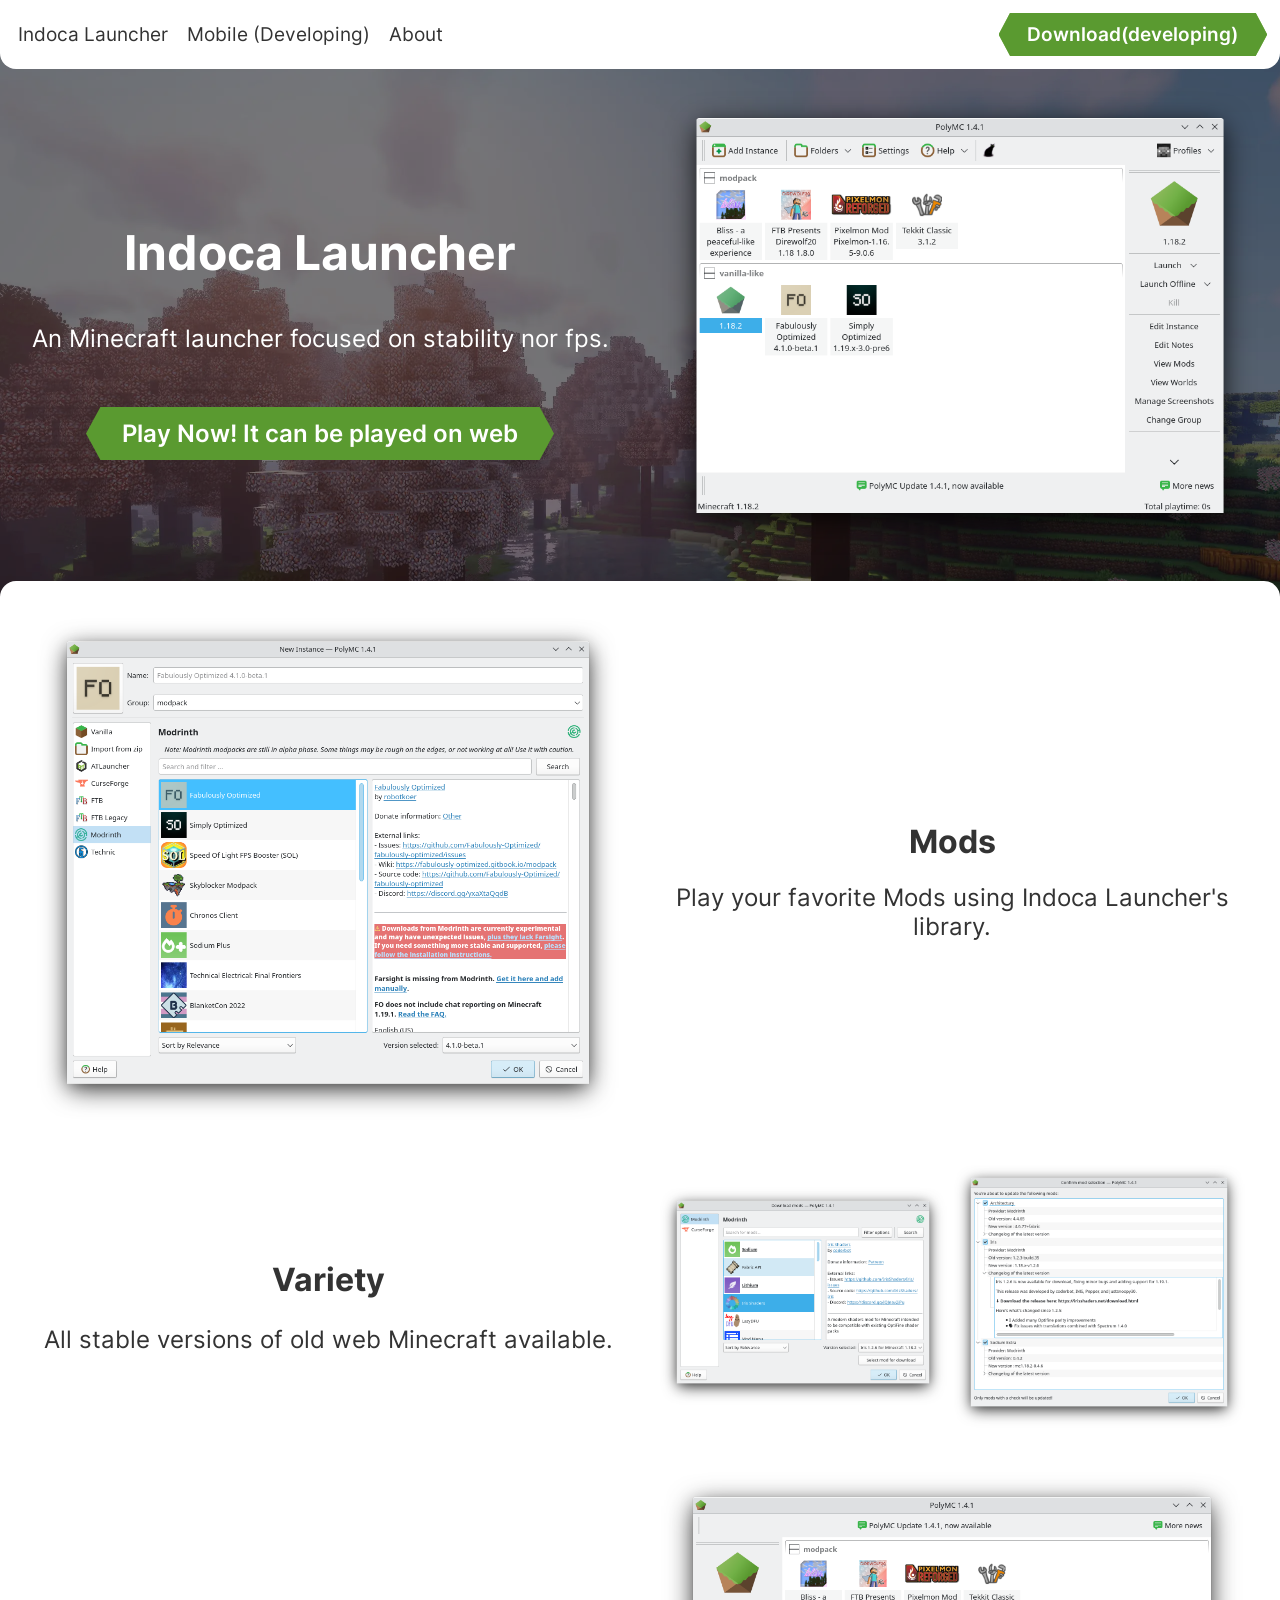
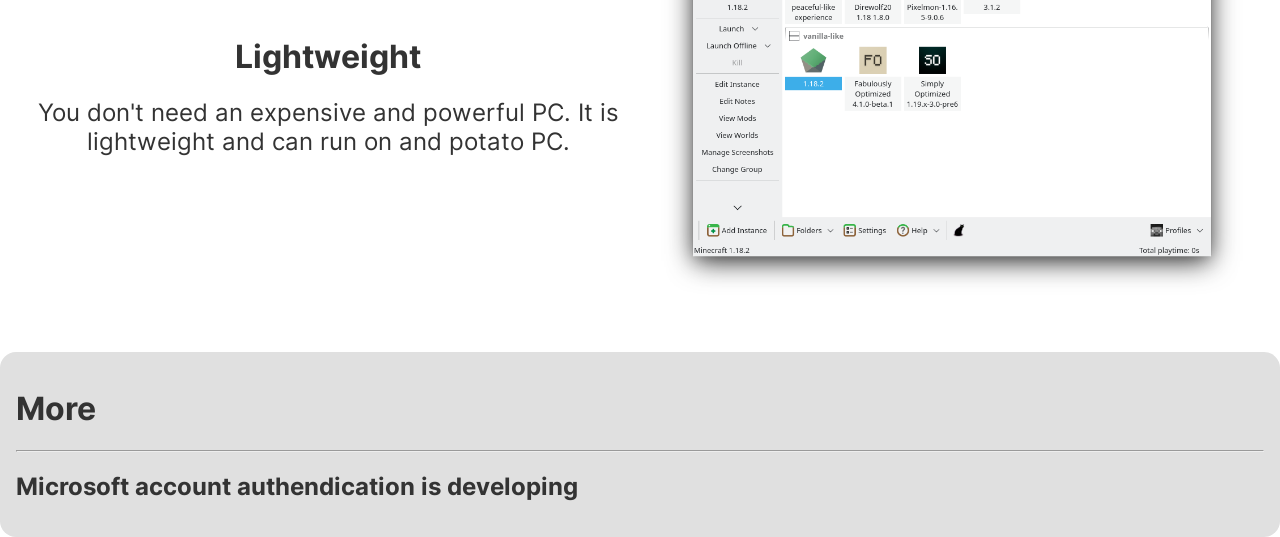
==== index.html @ cd5cc516 "Add files via upload" ====
<!DOCTYPE html><html lang="en"><head>
    <style>header:after{content:"";display:table;clear:both}.home{color:var(--primary-text);height:3.5em}.home :link:not(:hover){text-decoration:none}nav{padding:.5em;overflow:auto;display:flex;justify-content:center;background-color:var(--background);border-radius:0 0 1em 1em}.nav{padding:0;margin:0;display:flex;justify-content:center;flex-wrap:wrap}.links,.navbar{display:flex;align-items:center;justify-content:center;padding:0;flex-wrap:wrap}.social-links i{font-size:1.75em;margin:.25em;color:var(--primary-text)}.social-links i:hover{color:var(--primary);cursor:pointer}.links .button{font-size:1.2em}.navbar{flex-direction:column}.nav-item{display:inline-block;font-size:1.2em;margin:.5em}.nav-item a{color:var(--primary-text);text-decoration:none}.nav-item-active{font-weight:700;font-size:1.25em}.hero{position:relative;color:#fff;z-index:0}.hero-title{font-size:3em}header .container{flex-direction:column}header .links{flex-direction:column}@media (min-width:64em){nav{justify-content:space-between}.navbar{flex-direction:row}header .container{flex-direction:row}header .links{flex-direction:row}}code[class*=language-],pre[class*=language-]{font-size:14px;line-height:1.375;direction:ltr;text-align:left;white-space:pre;word-spacing:normal;word-break:normal;-moz-tab-size:2;-o-tab-size:2;tab-size:2;-webkit-hyphens:none;-moz-hyphens:none;-ms-hyphens:none;hyphens:none;background:var(--code);color:#f8f8f2}:not(pre)>code[class*=language-]{padding:.1em;border-radius:.3em}.token.cdata,.token.comment,.token.doctype,.token.prolog{color:#75715e}.token.punctuation{color:#f8f8f2}.token.namespace{opacity:.7}.token.boolean,.token.number,.token.operator{color:#fd971f}.token.property{color:#f4bf75}.token.tag{color:#66d9ef}.token.string{color:#a1efe4}.token.selector{color:#ae81ff}.token.attr-name{color:#fd971f}.language-css .token.string,.style .token.string,.token.entity,.token.url{color:#a1efe4}.token.attr-value,.token.control,.token.directive,.token.keyword,.token.unit{color:#a6e22e}.token.atrule,.token.regex,.token.statement{color:#a1efe4}.token.placeholder,.token.variable{color:#66d9ef}.token.deleted{text-decoration:line-through}.token.inserted{border-bottom:1px dotted #f9f8f5;text-decoration:none}.token.italic{font-style:italic}.token.bold,.token.important{font-weight:700}.token.important{color:#f92672}.token.entity{cursor:help}pre>code.highlight{outline:.4em solid #f92672;outline-offset:0.4em}.wiki-content,.wiki-toc{margin-top:1em}.wiki-toc{background-color:var(--accent);border-radius:1em;padding:1em;font-size:1rem;flex:1}.wiki-toc-list{display:flex;flex-wrap:wrap;justify-content:space-between;padding-left:0;padding-right:0;margin:0;list-style:none}.wiki-toc-list li{line-height:1.466666666667}.wiki-toc-list ul{padding:0 0 .75em 0;margin:0;list-style:none}.wiki-toc-list ul ul{padding-bottom:0;padding-left:.625rem}.wiki-toc-list ul ul>li:not(.wiki-toc-active)>ul>li:not(.wiki-toc-active){display:none}.wiki-toc-list a{padding:.15em .25em;display:block}.wiki-toc-list a:not(:hover){text-decoration:none}.wiki-toc-list li{margin:0;padding:0}.wiki-toc-list>li{flex-grow:1;flex-basis:14.375rem}.wiki-toc-list>li>a{color:var(--primary-text);font-weight:700;border-bottom:1px solid #ddd;margin-bottom:.25em}.wiki-toc-list li.wiki-toc-active>a{background-color:var(--accent)}.wiki-toc-list li.wiki-toc-active>ul,.wiki-toc-list ul.wiki-toc-active{display:block}.wiki-cat-list-active{font-weight:700}.inlinelist{padding:0}.inlinelist-no-nest ol,.inlinelist-no-nest ul{display:none}.wiki-tag{display:inline}.wiki-tag a{display:inline-flex;text-transform:uppercase;font-size:.75em;padding:.08333333333333em .3333333333333em;margin:.5em .5em .5em 0;color:var(--primary-text);border:1px solid var(--accent);border-radius:.25em;text-decoration:none;line-height:1.8}.wiki-tag:hover a{text-decoration:underline}.wiki-tag-active a{font-weight:700}@media (min-width:64em){.wiki-content{width:80%}.wiki-toc{margin-right:1em}}.download-tab-list{list-style:none;display:flex;justify-content:flex-start;list-style:none;padding:0;margin-bottom:0;border-radius:1em 1em 0 0;background-color:var(--accent);flex-wrap:wrap;overflow:hidden}.download-tab-list li{flex-grow:1;display:block}.download-tab-list a{color:var(--primary-text);font-size:1.2em;text-decoration:none;display:flex;justify-content:center;padding:.75em .5em}.download-tab-list a:hover{background-color:var(--accent-light)}.download-tab-list i{color:var(--primary-text);font-size:1.2em;text-decoration:none;display:flex;justify-content:center;margin-right:.25em}.download-tab-active a{background-color:var(--background)}.download-content{background-color:var(--background);padding:1em;border-radius:0 0 1em 1em}.download-content .column div{width:100%}.button-disabled,.download-content .button{width:100%;display:block;margin-bottom:1em;margin-left:0}@media (min-width:64em){.download-tab-list a{border-radius:1rem 1rem 0 0}.download-content .column div{width:80%}}.postlist{list-style:none;padding:0}.postlist-item{background-color:var(--background);border-radius:1em;padding:1em;display:flex;flex-wrap:wrap;align-items:baseline;counter-increment:start-from -1;line-height:1.8}.postlist :first-child{margin-top:0}.postlist{margin-top:0}.postlist-item:before{display:inline-block;pointer-events:none;content:"" counter(start-from,decimal-leading-zero) ". ";line-height:100%;text-align:right}.postlist-date,.postlist-item:before{font-size:.8125em;color:var(--darkgray)}.postlist-item:not(:first-child){margin-top:2em}.postlist-date{word-spacing:-0.5px}.postlist-link{font-size:1.2em;padding-left:.25em;padding-right:1em;text-underline-position:from-font;text-underline-offset:0;text-decoration-thickness:1px}.postlist-item-active .postlist-link{font-weight:500}.postlist-description{width:100%;border-left:var(--primary) .25em solid;padding:.5em;margin-top:.33em}.tmpl-home .postlist-link{font-size:1.1875em;font-weight:700}.post-tag{display:inline-flex;align-items:center;justify-content:center;text-transform:uppercase;font-size:.75em;padding:.08333333333333em .3333333333333em;margin-left:1em;color:var(--primary-text);border:1px solid var(--accent);border-radius:.25em;text-decoration:none;line-height:1.8}a.post-tag,a.post-tag:visited{color:inherit}a.post-tag:focus,a.post-tag:hover{background-color:var(--lightgray)}.postlist-item>.post-tag{align-self:center}.user-list{display:flex;flex-wrap:wrap;align-content:space-around;list-style:none;padding:0}.user-info{position:relative;margin:.5em;width:10em;border-radius:1em;overflow:hidden;background-color:var(--background);text-decoration:none;color:var(--primary-text);max-height:10em}.user-contrib{width:3em;background-color:var(--accent)}.user-contrib:hover{border:.2em solid var(--primary)}.user-info img{display:block;width:100%;height:auto}.user-name{color:#fff;font-size:1.2em;overflow-wrap:break-word;text-align:center}.user-info-overlay{position:absolute;display:flex;align-items:center;justify-content:center;top:0;bottom:0;left:0;right:0;opacity:0;transition:.3s ease;background-color:var(--primary)}.user-info:hover .user-info-overlay{opacity:1}:root{--grad-primary:linear-gradient(126deg, #88b858 0%, #72b147 25%, #5a9a30 50%);--grad-secondary:linear-gradient(126deg, #b7835a 0%, #765338 25%, #5b422d 50%);--grad-disabled:linear-gradient(126deg, #969696 0%, #cecece 25%, #bebebe 50%);--primary:#88b858;--secondary:#a87953;--background:#333333;--accent:#444444;--accent-light:#555555;--link:#88b858ff;--visited:#72b147ff;--primary-text:#ffffff;--code:#222;background-color:var(--background)}@media (prefers-color-scheme:light){:root{--primary-text:#333;--background:#ffffff;--accent:#e0e0e0;--accent-light:#d0d0d0}}*{box-sizing:border-box}body,html{padding:0;margin:0;font-family:Inter,-apple-system,system-ui,sans-serif;color:var(--primary-text)}.background{top:0;pointer-events:none;position:fixed;width:100%;height:100%;object-fit:cover;filter:brightness(50%);z-index:-1}*{box-sizing:border-box}p:last-child{margin-bottom:0}.tmpl-post li,iframe,img,p{max-width:min(100%)}.tmpl-post li,p{line-height:1.45}a{color:var(--link)}table{margin:1em 0}table td,table th{padding-right:1em}blockquote{border-left:var(--primary) .25em solid;padding:.5em;margin:0}code,pre{font-family:Consolas,Menlo,Monaco,"Andale Mono WT","Andale Mono","Lucida Console","Lucida Sans Typewriter","DejaVu Sans Mono","Bitstream Vera Sans Mono","Liberation Mono","Nimbus Mono L","Courier New",Courier,monospace;line-height:1.5;border-radius:1em}.top{margin-top:1em}pre{font-size:14px;line-height:1.375;direction:ltr;text-align:left;white-space:pre;word-spacing:normal;word-break:normal;-moz-tab-size:2;-o-tab-size:2;tab-size:2;-webkit-hyphens:none;-moz-hyphens:none;-ms-hyphens:none;hyphens:none;padding:1em;margin:.5em 0;background-color:var(--code);color:#fff;overflow:auto}code{word-break:break-all;color:#fff;background-color:var(--code)}.highlight-line{display:block;padding:.125em 1em;text-decoration:none;color:inherit}.highlight-line:empty:before{content:" "}.highlight-line+br{display:none}.highlight-line-isdir{color:#b0b0b0;background-color:#222}.highlight-line-active{background-color:#444;background-color:hsla(0,0%,27%,.8)}.highlight-line-add{background-color:#45844b}.highlight-line-remove{background-color:#902f2f}.container{max-width:90em;margin:0 auto;position:relative}.content{background-color:var(--background);border-radius:1em;padding:1em;-webkit-backdrop-filter:blur(2em);backdrop-filter:blur(10px)}.center{text-align:center;margin:auto}.infobox{background-color:var(--accent);padding:1em;border-radius:1em}.button-disabled{display:inline-block;position:relative;color:#fff;padding:.5em 1.5em;margin:.25em;list-style:none;font-size:1.2em;font-family:Inter,sans-serif;font-weight:600;text-decoration:none;background-color:var(--primary);background-image:var(--grad-disabled);background-size:200%;clip-path:polygon(0.6em 0,calc(100% - 0.6em) 0,100% 50%,calc(100% - 0.6em) 100%,0.6em 100%,0 50%);transition:250ms ease;background-position-x:100%}.button{display:inline-block;position:relative;color:#fff;padding:.5em 1.5em;margin:.25em;list-style:none;font-size:1.2em;font-family:Inter,sans-serif;font-weight:600;text-decoration:none;background-color:var(--primary);background-image:var(--grad-primary);background-size:200%;clip-path:polygon(0.6em 0,calc(100% - 0.6em) 0,100% 50%,calc(100% - 0.6em) 100%,0.6em 100%,0 50%);transition:250ms ease;background-position-x:100%}.button:focus,.button:hover{background-position-x:0%}.button{color:#fff}.is-big{font-size:1.5em}.button.secondary{background-color:var(--secondary);background-image:var(--grad-secondary)}.warning{background-color:#ffc;padding:1em .625em}.warning ol:only-child{margin:0}.direct-link{text-decoration:none;font-style:normal;margin-left:.1em}a.direct-link,a.direct-link:visited{color:transparent}:hover>a.direct-link,:hover>a.direct-link:visited,a.direct-link:focus,a.direct-link:focus:visited{color:#aaa}.download-links{padding:0}.download-links li{display:inline;margin:.25em}.row{display:flex;flex-direction:column}.column{display:flex;align-items:center;justify-content:center;padding:1em;text-align:center}.column img{height:auto}.subtitle{font-size:1.5em;text-align:center}.cards{display:flex;flex-wrap:wrap;flex-direction:column;gap:1em}.card{flex:1;padding:1em;text-align:center;background-color:var(--accent)}.card .button{width:100%;margin:0}.notification{position:relative;padding:1.25rem 2.5rem 1.25rem 1.5rem;margin-bottom:1em}.notification.is-info{background-color:var(--primary);color:#fff}.notification a{color:#fff}.footer{text-align:center;padding:2em;color:#fff}@media (min-width:64em){.row{flex-direction:row}.row-reverse{flex-direction:row-reverse}.column{flex:50%}.wiki-content{padding-left:1em}.cards{flex-direction:row;justify-content:space-between}.card{align-self:flex-start}}</style>
    <meta charset="utf-8">
    <meta name="viewport" content="width=device-width, initial-scale=1.0">
    <title>PolyMC - Home</title>
    <meta name="description" content="An Open Source Minecraft launcher with the ability to manage multiple instances, accounts and mods. Focused on user freedom and free redistributability.">
    <link rel="alternate" href="/feed/feed.xml" type="application/atom+xml" title="Indoca Launcher">
    <link rel="alternate" href="/feed/feed.json" type="application/json" title="Indoca Launcher">
    <link rel="icon" type="image/png" sizes="128x128" href="[data-uri]">
    <link rel="stylesheet" type="text/css" href="css/EpJ2WTUTnS4M.css">
    <link rel="stylesheet" type="text/css" href="css/INBtJ9qEvZmz.css">
    <link rel="stylesheet" type="text/css" href="css/a78JHfYcXq6N.css">
    <link rel="stylesheet" href="css/X7a7m5EqX2pU.css">
    <!-- incredibly based web app to make mod lists at https://moddermore.vercel.app -->
  </head>
  <body>
    <header>
  <section class="hero">
    <div class="hero-head">
      <nav class="container">
        <div class="navbar">
       
          <ul class="nav">
               <li class="nav-item">
                <a href="/">Indoca Launcher</a>
              </li>
              <li class="nav-item">
                <a href="/mobile/">Mobile (Developing)</a>
              </li>
              <li class="nav-item">
                <a href="/about/">About</a>
              </li>
              
          </ul>
        </div>
          <div>
            <a class="button" href="/download/">Download(developing)</a>
          </div>
        </div>
      </nav>
    </div>
    
    
    <div class="hero-body">
      <div class="row container">
        <div class="column">
          <div class="hero-description">
            <h1 class="hero-title">Indoca Launcher</h1>
            <p class="subtitle">An Minecraft launcher focused on stability nor fps.</p>
              <br>
                <a class="button is-big" href="https://indoca-launcher.vercel.app/New%20Web%20Indoca/index.html">Play Now! It can be played on web</a>
          </div>
          </div>
            <div class="column">
              <picture>
      <source type="image/webp" srcset="images/7sJtxaz2yPEO.webp 976w" sizes="100vw" media="(prefers-color-scheme: dark)">
  <source type="image/png" srcset="images/hcZJRryMoLmg.png 976w" sizes="100vw" media="(prefers-color-scheme: dark)">
      <source type="image/webp" srcset="images/7r2roBI8EQmV.webp 976w" sizes="100vw">
  <source type="image/png" srcset="images/PJTAxjJw9WGk.png 976w" sizes="100vw">
      <img class="undefined" src="images/PJTAxjJw9WGk.png" width="976" height="764" alt="PolyMC" loading="lazy" decoding="async">
    </picture>
            </div>
        </div>
      </div>
    
    
  </section>
</header>


  <picture>
    
      <source type="image/webp" srcset="images/WmY6ABPrlopX.webp 2880w" sizes="100vw">
  <source type="image/jpeg" srcset="images/hQLK4rnz0VFn.jpeg 2880w" sizes="100vw">
      <img class="background" src="images/hQLK4rnz0VFn.jpeg" width="2880" height="1800" alt="Background" loading="lazy" decoding="async">
    </picture>


<main class="container tmpl-home">
  <div class="content">
  <div class="row row-reverse">
    <div class="column">
      <div>
        <h1>Mods</h1>
        <div class="subtitle">
          Play your favorite Mods using Indoca Launcher's library.
        </div>
      </div>
    </div>
    <div class="column">
      <picture>
      <source type="image/webp" srcset="images/w6YU1GXXSmPX.webp 1103w" sizes="100vw" media="(prefers-color-scheme: dark)">
  <source type="image/png" srcset="images/zqN4ZbTmrMxc.png 1103w" sizes="100vw" media="(prefers-color-scheme: dark)">
      <source type="image/webp" srcset="images/igiZLL8KbHYk.webp 1103w" sizes="100vw">
  <source type="image/png" srcset="images/T8oFNNdE9Zwq.png 1103w" sizes="100vw">
      <img class="undefined" src="images/T8oFNNdE9Zwq.png" width="1103" height="954" alt="Modpack Installer" loading="lazy" decoding="async">
    </picture>
    </div>
  </div>
  <div class="row">
    <div class="column">
      <div>
        <h1>Variety</h1>
        <div class="subtitle">
          <p>All stable versions of old web Minecraft available.
        </p></div>
      </div>
    </div>
    <div class="column">
      <picture>
      <source type="image/webp" srcset="images/IDDSN0PDGsKU.webp 1000w" sizes="100vw" media="(prefers-color-scheme: dark)">
  <source type="image/png" srcset="images/NO9qCUupgmyv.png 1000w" sizes="100vw" media="(prefers-color-scheme: dark)">
      <source type="image/webp" srcset="images/nm75nAfCzbN0.webp 917w" sizes="100vw">
  <source type="image/png" srcset="images/UicHLEJHafu2.png 917w" sizes="100vw">
      <img class="undefined" src="images/UicHLEJHafu2.png" width="917" height="700" alt="Mod Installer" loading="lazy" decoding="async">
    </picture>
      <picture>
      <source type="image/webp" srcset="images/3L0r4DMPDHSi.webp 930w" sizes="100vw" media="(prefers-color-scheme: dark)">
  <source type="image/png" srcset="images/2HStjmZ4e1hy.png 930w" sizes="100vw" media="(prefers-color-scheme: dark)">
      <source type="image/webp" srcset="images/R7gm9h2NtChm.webp 930w" sizes="100vw">
  <source type="image/png" srcset="images/DkQLw9uShcGE.png 930w" sizes="100vw">
      <img class="undefined" src="images/DkQLw9uShcGE.png" width="930" height="844" alt="Mod Installer" loading="lazy" decoding="async">
    </picture>
    </div>
  </div>
  <div class="row row-reverse">
    
    
  </div>
  <div class="row">
    <div class="column">
      <div>
        <h1>Lightweight</h1>
        <div class="subtitle">
          You don't need an expensive and powerful PC. It is lightweight and can run on and potato PC.
        </div>
      </div>
    </div>
    <div class="column">
      <picture>
      <source type="image/webp" srcset="images/feGS2yN0zkt0.webp 1045w" sizes="100vw" media="(prefers-color-scheme: dark)">
  <source type="image/png" srcset="images/qn6PqMB7mj9U.png 1045w" sizes="100vw" media="(prefers-color-scheme: dark)">
      <source type="image/webp" srcset="images/lv4pUB2q8Dvr.webp 1045w" sizes="100vw">
  <source type="image/png" srcset="images/rkob8IyOTnSi.png 1045w" sizes="100vw">
      <img class="undefined" src="images/rkob8IyOTnSi.png" width="1045" height="764" alt="Mod Installer" loading="lazy" decoding="async">
    </picture>
    </div>
  </div>
</div>
<div class="infobox top">
<h1 id="get-involved" tabindex="-1">More <a class="direct-link" href="#get-involved" aria-hidden="true">#</a></h1>
<hr>
<h2 id="reddit" tabindex="-1">Microsoft account authendication is developing <a class="direct-link" href="https://indoca-launcher.vercel.app/official%20trial/public/index.html" aria-hidden="true">#</a></h2>

</div>

</main>

</body></html>
---- css/EpJ2WTUTnS4M.css ----
/* inter-cyrillic-ext-400-normal*/
@font-face {
  font-family: 'Inter';
  font-style: normal;
  font-display: swap;
  font-weight: 400;
  src: url('../fonts/neFD9J0yXhfN.woff2') format('woff2'), url('../fonts/1t0LnGRSaxp3.woff') format('woff');
  unicode-range: U+0460-052F, U+1C80-1C88, U+20B4, U+2DE0-2DFF, U+A640-A69F, U+FE2E-FE2F;
}
/* inter-cyrillic-400-normal*/
@font-face {
  font-family: 'Inter';
  font-style: normal;
  font-display: swap;
  font-weight: 400;
  src: url('../fonts/99NEMOk4zxRn.woff2') format('woff2'), url('../fonts/1t0LnGRSaxp3.woff') format('woff');
  unicode-range: U+0301, U+0400-045F, U+0490-0491, U+04B0-04B1, U+2116;
}
/* inter-greek-ext-400-normal*/
@font-face {
  font-family: 'Inter';
  font-style: normal;
  font-display: swap;
  font-weight: 400;
  src: url('../fonts/EW5AkF6UlIm4.woff2') format('woff2'), url('../fonts/1t0LnGRSaxp3.woff') format('woff');
  unicode-range: U+1F00-1FFF;
}
/* inter-greek-400-normal*/
@font-face {
  font-family: 'Inter';
  font-style: normal;
  font-display: swap;
  font-weight: 400;
  src: url('../fonts/r5u5CaNejgLH.woff2') format('woff2'), url('../fonts/1t0LnGRSaxp3.woff') format('woff');
  unicode-range: U+0370-03FF;
}
/* inter-vietnamese-400-normal*/
@font-face {
  font-family: 'Inter';
  font-style: normal;
  font-display: swap;
  font-weight: 400;
  src: url('../fonts/VmZwtkPyzTcr.woff2') format('woff2'), url('../fonts/1t0LnGRSaxp3.woff') format('woff');
  unicode-range: U+0102-0103, U+0110-0111, U+0128-0129, U+0168-0169, U+01A0-01A1, U+01AF-01B0, U+1EA0-1EF9, U+20AB;
}
/* inter-latin-ext-400-normal*/
@font-face {
  font-family: 'Inter';
  font-style: normal;
  font-display: swap;
  font-weight: 400;
  src: url('../fonts/OG8YKrmClmUk.woff2') format('woff2'), url('../fonts/1t0LnGRSaxp3.woff') format('woff');
  unicode-range: U+0100-024F, U+0259, U+1E00-1EFF, U+2020, U+20A0-20AB, U+20AD-20CF, U+2113, U+2C60-2C7F, U+A720-A7FF;
}
/* inter-latin-400-normal*/
@font-face {
  font-family: 'Inter';
  font-style: normal;
  font-display: swap;
  font-weight: 400;
  src: url('../fonts/LAMcRaRrjkKC.woff2') format('woff2'), url('../fonts/1t0LnGRSaxp3.woff') format('woff');
  unicode-range: U+0000-00FF, U+0131, U+0152-0153, U+02BB-02BC, U+02C6, U+02DA, U+02DC, U+2000-206F, U+2074, U+20AC, U+2122, U+2191, U+2193, U+2212, U+2215, U+FEFF, U+FFFD;
}
---- css/INBtJ9qEvZmz.css ----
/* inter-cyrillic-ext-600-normal*/
@font-face {
  font-family: 'Inter';
  font-style: normal;
  font-display: swap;
  font-weight: 600;
  src: url('../fonts/gsk1kLzCxIUB.woff2') format('woff2'), url('../fonts/BJfyLWoBZokg.woff') format('woff');
  unicode-range: U+0460-052F, U+1C80-1C88, U+20B4, U+2DE0-2DFF, U+A640-A69F, U+FE2E-FE2F;
}
/* inter-cyrillic-600-normal*/
@font-face {
  font-family: 'Inter';
  font-style: normal;
  font-display: swap;
  font-weight: 600;
  src: url('../fonts/WZpqUufSl5Qx.woff2') format('woff2'), url('../fonts/BJfyLWoBZokg.woff') format('woff');
  unicode-range: U+0301, U+0400-045F, U+0490-0491, U+04B0-04B1, U+2116;
}
/* inter-greek-ext-600-normal*/
@font-face {
  font-family: 'Inter';
  font-style: normal;
  font-display: swap;
  font-weight: 600;
  src: url('../fonts/a39TaKbJ9QZq.woff2') format('woff2'), url('../fonts/BJfyLWoBZokg.woff') format('woff');
  unicode-range: U+1F00-1FFF;
}
/* inter-greek-600-normal*/
@font-face {
  font-family: 'Inter';
  font-style: normal;
  font-display: swap;
  font-weight: 600;
  src: url('../fonts/9ldibm1z7Yht.woff2') format('woff2'), url('../fonts/BJfyLWoBZokg.woff') format('woff');
  unicode-range: U+0370-03FF;
}
/* inter-vietnamese-600-normal*/
@font-face {
  font-family: 'Inter';
  font-style: normal;
  font-display: swap;
  font-weight: 600;
  src: url('../fonts/CWJHTf6irYBF.woff2') format('woff2'), url('../fonts/BJfyLWoBZokg.woff') format('woff');
  unicode-range: U+0102-0103, U+0110-0111, U+0128-0129, U+0168-0169, U+01A0-01A1, U+01AF-01B0, U+1EA0-1EF9, U+20AB;
}
/* inter-latin-ext-600-normal*/
@font-face {
  font-family: 'Inter';
  font-style: normal;
  font-display: swap;
  font-weight: 600;
  src: url('../fonts/olIBxQfeeCUf.woff2') format('woff2'), url('../fonts/BJfyLWoBZokg.woff') format('woff');
  unicode-range: U+0100-024F, U+0259, U+1E00-1EFF, U+2020, U+20A0-20AB, U+20AD-20CF, U+2113, U+2C60-2C7F, U+A720-A7FF;
}
/* inter-latin-600-normal*/
@font-face {
  font-family: 'Inter';
  font-style: normal;
  font-display: swap;
  font-weight: 600;
  src: url('../fonts/sQeT93yRls46.woff2') format('woff2'), url('../fonts/BJfyLWoBZokg.woff') format('woff');
  unicode-range: U+0000-00FF, U+0131, U+0152-0153, U+02BB-02BC, U+02C6, U+02DA, U+02DC, U+2000-206F, U+2074, U+20AC, U+2122, U+2191, U+2193, U+2212, U+2215, U+FEFF, U+FFFD;
}
---- css/a78JHfYcXq6N.css ----
/* inter-cyrillic-ext-700-normal*/
@font-face {
  font-family: 'Inter';
  font-style: normal;
  font-display: swap;
  font-weight: 700;
  src: url('../fonts/vJWiMyCcQ6L4.woff2') format('woff2'), url('../fonts/jSIpVYAoDyOb.woff') format('woff');
  unicode-range: U+0460-052F, U+1C80-1C88, U+20B4, U+2DE0-2DFF, U+A640-A69F, U+FE2E-FE2F;
}
/* inter-cyrillic-700-normal*/
@font-face {
  font-family: 'Inter';
  font-style: normal;
  font-display: swap;
  font-weight: 700;
  src: url('../fonts/e020L2dJ1egh.woff2') format('woff2'), url('../fonts/jSIpVYAoDyOb.woff') format('woff');
  unicode-range: U+0301, U+0400-045F, U+0490-0491, U+04B0-04B1, U+2116;
}
/* inter-greek-ext-700-normal*/
@font-face {
  font-family: 'Inter';
  font-style: normal;
  font-display: swap;
  font-weight: 700;
  src: url('../fonts/6MjBWovNFidM.woff2') format('woff2'), url('../fonts/jSIpVYAoDyOb.woff') format('woff');
  unicode-range: U+1F00-1FFF;
}
/* inter-greek-700-normal*/
@font-face {
  font-family: 'Inter';
  font-style: normal;
  font-display: swap;
  font-weight: 700;
  src: url('../fonts/Oat0RYx67QE1.woff2') format('woff2'), url('../fonts/jSIpVYAoDyOb.woff') format('woff');
  unicode-range: U+0370-03FF;
}
/* inter-vietnamese-700-normal*/
@font-face {
  font-family: 'Inter';
  font-style: normal;
  font-display: swap;
  font-weight: 700;
  src: url('../fonts/ZSVzdKxBeVPn.woff2') format('woff2'), url('../fonts/jSIpVYAoDyOb.woff') format('woff');
  unicode-range: U+0102-0103, U+0110-0111, U+0128-0129, U+0168-0169, U+01A0-01A1, U+01AF-01B0, U+1EA0-1EF9, U+20AB;
}
/* inter-latin-ext-700-normal*/
@font-face {
  font-family: 'Inter';
  font-style: normal;
  font-display: swap;
  font-weight: 700;
  src: url('../fonts/kXmCx7jRSqHY.woff2') format('woff2'), url('../fonts/jSIpVYAoDyOb.woff') format('woff');
  unicode-range: U+0100-024F, U+0259, U+1E00-1EFF, U+2020, U+20A0-20AB, U+20AD-20CF, U+2113, U+2C60-2C7F, U+A720-A7FF;
}
/* inter-latin-700-normal*/
@font-face {
  font-family: 'Inter';
  font-style: normal;
  font-display: swap;
  font-weight: 700;
  src: url('../fonts/M03XaIKPngj5.woff2') format('woff2'), url('../fonts/jSIpVYAoDyOb.woff') format('woff');
  unicode-range: U+0000-00FF, U+0131, U+0152-0153, U+02BB-02BC, U+02C6, U+02DA, U+02DC, U+2000-206F, U+2074, U+20AC, U+2122, U+2191, U+2193, U+2212, U+2215, U+FEFF, U+FFFD;
}
---- css/X7a7m5EqX2pU.css ----
/*!
Fork Awesome 1.2.0
License - https://forkaweso.me/Fork-Awesome/license

Copyright 2018 Dave Gandy & Fork Awesome

Permission is hereby granted, free of charge, to any person obtaining a copy of this software and associated documentation files (the "Software"), to deal in the Software without restriction, including without limitation the rights to use, copy, modify, merge, publish, distribute, sublicense, and/or sell copies of the Software, and to permit persons to whom the Software is furnished to do so, subject to the following conditions:

The above copyright notice and this permission notice shall be included in all copies or substantial portions of the Software.

THE SOFTWARE IS PROVIDED "AS IS", WITHOUT WARRANTY OF ANY KIND, EXPRESS OR IMPLIED, INCLUDING BUT NOT LIMITED TO THE WARRANTIES OF MERCHANTABILITY, FITNESS FOR A PARTICULAR PURPOSE AND NONINFRINGEMENT. IN NO EVENT SHALL THE AUTHORS OR COPYRIGHT HOLDERS BE LIABLE FOR ANY CLAIM, DAMAGES OR OTHER LIABILITY, WHETHER IN AN ACTION OF CONTRACT, TORT OR OTHERWISE, ARISING FROM, OUT OF OR IN CONNECTION WITH THE SOFTWARE OR THE USE OR OTHER DEALINGS IN THE SOFTWARE.
 */@font-face{font-family:ForkAwesome;src:url(../fonts/h6Rhtg8IAjgZ.eot);src:url(../fonts/T7DDwLxPlJve.eot#iefix&v=1.2.0) format('embedded-opentype'),url(../fonts/ep5IsrIYHqk8.woff2) format('woff2'),url(../fonts/e5xYSo4K8DM3.woff) format('woff'),url(../fonts/YU6rtDSku7tq.ttf) format('truetype'),url(../images/QEdBF8VkMpKO.svg#forkawesomeregular) format('svg');font-weight:400;font-style:normal;font-display:block}.fa{display:inline-block;font:normal normal normal 14px/1 ForkAwesome;font-size:inherit;text-rendering:auto;-webkit-font-smoothing:antialiased;-moz-osx-font-smoothing:grayscale}.fa-lg{font-size:1.33333333em;line-height:.75em;vertical-align:-15%}.fa-2x{font-size:2em}.fa-3x{font-size:3em}.fa-4x{font-size:4em}.fa-5x{font-size:5em}.fa-fw{width:1.28571429em;text-align:center}.fa-ul{padding-left:0;margin-left:2.14285714em;list-style-type:none}.fa-ul>li{position:relative}.fa-li{position:absolute;left:-2.14285714em;width:2.14285714em;top:.14285714em;text-align:center}.fa-li.fa-lg{left:-1.85714286em}.fa-border{padding:.2em .25em .15em;border:solid .08em #eee;border-radius:.1em}.fa-pull-left{float:left}.fa-pull-right{float:right}.fa.fa-pull-left{margin-right:.3em}.fa.fa-pull-right{margin-left:.3em}.pull-right{float:right}.pull-left{float:left}.fa.pull-left{margin-right:.3em}.fa.pull-right{margin-left:.3em}.fa-spin{-webkit-animation:fa-spin 2s infinite linear;animation:fa-spin 2s infinite linear}.fa-pulse{-webkit-animation:fa-spin 1s infinite steps(8);animation:fa-spin 1s infinite steps(8)}@-webkit-keyframes fa-spin{0%{-webkit-transform:rotate(0);transform:rotate(0)}100%{-webkit-transform:rotate(359deg);transform:rotate(359deg)}}@keyframes fa-spin{0%{-webkit-transform:rotate(0);transform:rotate(0)}100%{-webkit-transform:rotate(359deg);transform:rotate(359deg)}}.fa-rotate-90{-ms-filter:"progid:DXImageTransform.Microsoft.BasicImage(rotation=1)";-webkit-transform:rotate(90deg);-ms-transform:rotate(90deg);transform:rotate(90deg)}.fa-rotate-180{-ms-filter:"progid:DXImageTransform.Microsoft.BasicImage(rotation=2)";-webkit-transform:rotate(180deg);-ms-transform:rotate(180deg);transform:rotate(180deg)}.fa-rotate-270{-ms-filter:"progid:DXImageTransform.Microsoft.BasicImage(rotation=3)";-webkit-transform:rotate(270deg);-ms-transform:rotate(270deg);transform:rotate(270deg)}.fa-flip-horizontal{-ms-filter:"progid:DXImageTransform.Microsoft.BasicImage(rotation=0, mirror=1)";-webkit-transform:scale(-1,1);-ms-transform:scale(-1,1);transform:scale(-1,1)}.fa-flip-vertical{-ms-filter:"progid:DXImageTransform.Microsoft.BasicImage(rotation=2, mirror=1)";-webkit-transform:scale(1,-1);-ms-transform:scale(1,-1);transform:scale(1,-1)}:root .fa-flip-horizontal,:root .fa-flip-vertical,:root .fa-rotate-180,:root .fa-rotate-270,:root .fa-rotate-90{filter:none}.fa-stack{position:relative;display:inline-block;width:2em;height:2em;line-height:2em;vertical-align:middle}.fa-stack-1x,.fa-stack-2x{position:absolute;left:0;width:100%;text-align:center}.fa-stack-1x{line-height:inherit}.fa-stack-2x{font-size:2em}.fa-inverse{color:#fff}.fa-glass:before{content:"\f000"}.fa-music:before{content:"\f001"}.fa-search:before{content:"\f002"}.fa-envelope-o:before{content:"\f003"}.fa-heart:before{content:"\f004"}.fa-star:before{content:"\f005"}.fa-star-o:before{content:"\f006"}.fa-user:before{content:"\f007"}.fa-film:before{content:"\f008"}.fa-th-large:before{content:"\f009"}.fa-th:before{content:"\f00a"}.fa-th-list:before{content:"\f00b"}.fa-check:before{content:"\f00c"}.fa-close:before,.fa-remove:before,.fa-times:before{content:"\f00d"}.fa-search-plus:before{content:"\f00e"}.fa-search-minus:before{content:"\f010"}.fa-power-off:before{content:"\f011"}.fa-signal:before{content:"\f012"}.fa-cog:before,.fa-gear:before{content:"\f013"}.fa-trash-o:before{content:"\f014"}.fa-home:before{content:"\f015"}.fa-file-o:before{content:"\f016"}.fa-clock-o:before{content:"\f017"}.fa-road:before{content:"\f018"}.fa-download:before{content:"\f019"}.fa-arrow-circle-o-down:before{content:"\f01a"}.fa-arrow-circle-o-up:before{content:"\f01b"}.fa-inbox:before{content:"\f01c"}.fa-play-circle-o:before{content:"\f01d"}.fa-repeat:before,.fa-rotate-right:before{content:"\f01e"}.fa-refresh:before,.fa-sync:before{content:"\f021"}.fa-list-alt:before{content:"\f022"}.fa-lock:before{content:"\f023"}.fa-flag:before{content:"\f024"}.fa-headphones:before{content:"\f025"}.fa-volume-off:before{content:"\f026"}.fa-volume-down:before{content:"\f027"}.fa-volume-up:before{content:"\f028"}.fa-qrcode:before{content:"\f029"}.fa-barcode:before{content:"\f02a"}.fa-tag:before{content:"\f02b"}.fa-tags:before{content:"\f02c"}.fa-book:before{content:"\f02d"}.fa-bookmark:before{content:"\f02e"}.fa-print:before{content:"\f02f"}.fa-camera:before{content:"\f030"}.fa-font:before{content:"\f031"}.fa-bold:before{content:"\f032"}.fa-italic:before{content:"\f033"}.fa-text-height:before{content:"\f034"}.fa-text-width:before{content:"\f035"}.fa-align-left:before{content:"\f036"}.fa-align-center:before{content:"\f037"}.fa-align-right:before{content:"\f038"}.fa-align-justify:before{content:"\f039"}.fa-list:before{content:"\f03a"}.fa-dedent:before,.fa-outdent:before{content:"\f03b"}.fa-indent:before{content:"\f03c"}.fa-video-camera:before,.fa-video:before{content:"\f03d"}.fa-image:before,.fa-photo:before,.fa-picture-o:before{content:"\f03e"}.fa-pencil:before{content:"\f040"}.fa-map-marker:before{content:"\f041"}.fa-adjust:before{content:"\f042"}.fa-tint:before{content:"\f043"}.fa-edit:before,.fa-pencil-square-o:before{content:"\f044"}.fa-share-square-o:before{content:"\f045"}.fa-check-square-o:before{content:"\f046"}.fa-arrows:before{content:"\f047"}.fa-step-backward:before{content:"\f048"}.fa-fast-backward:before{content:"\f049"}.fa-backward:before{content:"\f04a"}.fa-play:before{content:"\f04b"}.fa-pause:before{content:"\f04c"}.fa-stop:before{content:"\f04d"}.fa-forward:before{content:"\f04e"}.fa-fast-forward:before{content:"\f050"}.fa-step-forward:before{content:"\f051"}.fa-eject:before{content:"\f052"}.fa-chevron-left:before{content:"\f053"}.fa-chevron-right:before{content:"\f054"}.fa-plus-circle:before{content:"\f055"}.fa-minus-circle:before{content:"\f056"}.fa-times-circle:before{content:"\f057"}.fa-check-circle:before{content:"\f058"}.fa-question-circle:before{content:"\f059"}.fa-info-circle:before{content:"\f05a"}.fa-crosshairs:before{content:"\f05b"}.fa-times-circle-o:before{content:"\f05c"}.fa-check-circle-o:before{content:"\f05d"}.fa-ban:before{content:"\f05e"}.fa-arrow-left:before{content:"\f060"}.fa-arrow-right:before{content:"\f061"}.fa-arrow-up:before{content:"\f062"}.fa-arrow-down:before{content:"\f063"}.fa-mail-forward:before,.fa-share:before{content:"\f064"}.fa-expand:before{content:"\f065"}.fa-compress:before{content:"\f066"}.fa-plus:before{content:"\f067"}.fa-minus:before{content:"\f068"}.fa-asterisk:before{content:"\f069"}.fa-exclamation-circle:before{content:"\f06a"}.fa-gift:before{content:"\f06b"}.fa-leaf:before{content:"\f06c"}.fa-fire:before{content:"\f06d"}.fa-eye:before{content:"\f06e"}.fa-eye-slash:before{content:"\f070"}.fa-exclamation-triangle:before,.fa-warning:before{content:"\f071"}.fa-plane:before{content:"\f072"}.fa-calendar:before{content:"\f073"}.fa-random:before{content:"\f074"}.fa-comment:before{content:"\f075"}.fa-magnet:before{content:"\f076"}.fa-chevron-up:before{content:"\f077"}.fa-chevron-down:before{content:"\f078"}.fa-retweet:before{content:"\f079"}.fa-shopping-cart:before{content:"\f07a"}.fa-folder:before{content:"\f07b"}.fa-folder-open:before{content:"\f07c"}.fa-arrows-v:before{content:"\f07d"}.fa-arrows-h:before{content:"\f07e"}.fa-bar-chart-o:before,.fa-bar-chart:before{content:"\f080"}.fa-twitter-square:before{content:"\f081"}.fa-facebook-square:before{content:"\f082"}.fa-camera-retro:before{content:"\f083"}.fa-key:before{content:"\f084"}.fa-cogs:before,.fa-gears:before{content:"\f085"}.fa-comments:before{content:"\f086"}.fa-thumbs-o-up:before{content:"\f087"}.fa-thumbs-o-down:before{content:"\f088"}.fa-star-half:before{content:"\f089"}.fa-heart-o:before{content:"\f08a"}.fa-sign-out:before{content:"\f08b"}.fa-linkedin-square:before{content:"\f08c"}.fa-thumb-tack:before{content:"\f08d"}.fa-external-link:before{content:"\f08e"}.fa-sign-in:before{content:"\f090"}.fa-trophy:before{content:"\f091"}.fa-github-square:before{content:"\f092"}.fa-upload:before{content:"\f093"}.fa-lemon-o:before{content:"\f094"}.fa-phone:before{content:"\f095"}.fa-square-o:before{content:"\f096"}.fa-bookmark-o:before{content:"\f097"}.fa-phone-square:before{content:"\f098"}.fa-twitter:before{content:"\f099"}.fa-facebook-f:before,.fa-facebook:before{content:"\f09a"}.fa-github:before{content:"\f09b"}.fa-unlock:before{content:"\f09c"}.fa-credit-card:before{content:"\f09d"}.fa-feed:before,.fa-rss:before{content:"\f09e"}.fa-hdd-o:before{content:"\f0a0"}.fa-bullhorn:before{content:"\f0a1"}.fa-bell-o:before{content:"\f0f3"}.fa-certificate:before{content:"\f0a3"}.fa-hand-o-right:before{content:"\f0a4"}.fa-hand-o-left:before{content:"\f0a5"}.fa-hand-o-up:before{content:"\f0a6"}.fa-hand-o-down:before{content:"\f0a7"}.fa-arrow-circle-left:before{content:"\f0a8"}.fa-arrow-circle-right:before{content:"\f0a9"}.fa-arrow-circle-up:before{content:"\f0aa"}.fa-arrow-circle-down:before{content:"\f0ab"}.fa-globe:before{content:"\f0ac"}.fa-globe-e:before{content:"\f304"}.fa-globe-w:before{content:"\f305"}.fa-wrench:before{content:"\f0ad"}.fa-tasks:before{content:"\f0ae"}.fa-filter:before{content:"\f0b0"}.fa-briefcase:before{content:"\f0b1"}.fa-arrows-alt:before{content:"\f0b2"}.fa-community:before,.fa-group:before,.fa-users:before{content:"\f0c0"}.fa-chain:before,.fa-link:before{content:"\f0c1"}.fa-cloud:before{content:"\f0c2"}.fa-flask:before{content:"\f0c3"}.fa-cut:before,.fa-scissors:before{content:"\f0c4"}.fa-copy:before,.fa-files-o:before{content:"\f0c5"}.fa-paperclip:before{content:"\f0c6"}.fa-floppy-o:before,.fa-save:before{content:"\f0c7"}.fa-square:before{content:"\f0c8"}.fa-bars:before,.fa-navicon:before,.fa-reorder:before{content:"\f0c9"}.fa-list-ul:before{content:"\f0ca"}.fa-list-ol:before{content:"\f0cb"}.fa-strikethrough:before{content:"\f0cc"}.fa-underline:before{content:"\f0cd"}.fa-table:before{content:"\f0ce"}.fa-magic:before{content:"\f0d0"}.fa-truck:before{content:"\f0d1"}.fa-pinterest:before{content:"\f0d2"}.fa-pinterest-square:before{content:"\f0d3"}.fa-google-plus-square:before{content:"\f0d4"}.fa-google-plus-g:before,.fa-google-plus:before{content:"\f0d5"}.fa-money:before{content:"\f0d6"}.fa-caret-down:before{content:"\f0d7"}.fa-caret-up:before{content:"\f0d8"}.fa-caret-left:before{content:"\f0d9"}.fa-caret-right:before{content:"\f0da"}.fa-columns:before{content:"\f0db"}.fa-sort:before,.fa-unsorted:before{content:"\f0dc"}.fa-sort-desc:before,.fa-sort-down:before{content:"\f0dd"}.fa-sort-asc:before,.fa-sort-up:before{content:"\f0de"}.fa-envelope:before{content:"\f0e0"}.fa-linkedin:before{content:"\f0e1"}.fa-rotate-left:before,.fa-undo:before{content:"\f0e2"}.fa-gavel:before,.fa-legal:before{content:"\f0e3"}.fa-dashboard:before,.fa-tachometer:before{content:"\f0e4"}.fa-comment-o:before{content:"\f0e5"}.fa-comments-o:before{content:"\f0e6"}.fa-bolt:before,.fa-flash:before{content:"\f0e7"}.fa-sitemap:before{content:"\f0e8"}.fa-umbrella:before{content:"\f0e9"}.fa-clipboard:before,.fa-paste:before{content:"\f0ea"}.fa-lightbulb-o:before{content:"\f0eb"}.fa-exchange:before{content:"\f0ec"}.fa-cloud-download:before{content:"\f0ed"}.fa-cloud-upload:before{content:"\f0ee"}.fa-user-md:before{content:"\f0f0"}.fa-stethoscope:before{content:"\f0f1"}.fa-suitcase:before{content:"\f0f2"}.fa-bell:before{content:"\f0a2"}.fa-coffee:before{content:"\f0f4"}.fa-cutlery:before,.fa-utensils:before{content:"\f0f5"}.fa-file-text-o:before{content:"\f0f6"}.fa-building-o:before{content:"\f0f7"}.fa-hospital-o:before{content:"\f0f8"}.fa-ambulance:before{content:"\f0f9"}.fa-medkit:before{content:"\f0fa"}.fa-fighter-jet:before{content:"\f0fb"}.fa-beer:before{content:"\f0fc"}.fa-h-square:before{content:"\f0fd"}.fa-plus-square:before{content:"\f0fe"}.fa-angle-double-left:before{content:"\f100"}.fa-angle-double-right:before{content:"\f101"}.fa-angle-double-up:before{content:"\f102"}.fa-angle-double-down:before{content:"\f103"}.fa-angle-left:before{content:"\f104"}.fa-angle-right:before{content:"\f105"}.fa-angle-up:before{content:"\f106"}.fa-angle-down:before{content:"\f107"}.fa-desktop:before{content:"\f108"}.fa-laptop:before{content:"\f109"}.fa-tablet:before{content:"\f10a"}.fa-mobile-phone:before,.fa-mobile:before{content:"\f10b"}.fa-circle-o:before{content:"\f10c"}.fa-quote-left:before{content:"\f10d"}.fa-quote-right:before{content:"\f10e"}.fa-spinner:before{content:"\f110"}.fa-circle:before{content:"\f111"}.fa-mail-reply:before,.fa-reply:before{content:"\f112"}.fa-github-alt:before{content:"\f113"}.fa-folder-o:before{content:"\f114"}.fa-folder-open-o:before{content:"\f115"}.fa-smile-o:before{content:"\f118"}.fa-frown-o:before{content:"\f119"}.fa-meh-o:before{content:"\f11a"}.fa-gamepad:before{content:"\f11b"}.fa-keyboard-o:before{content:"\f11c"}.fa-flag-o:before{content:"\f11d"}.fa-flag-checkered:before{content:"\f11e"}.fa-terminal:before{content:"\f120"}.fa-code:before{content:"\f121"}.fa-mail-reply-all:before,.fa-reply-all:before{content:"\f122"}.fa-star-half-empty:before,.fa-star-half-full:before,.fa-star-half-o:before{content:"\f123"}.fa-location-arrow:before{content:"\f124"}.fa-crop:before{content:"\f125"}.fa-code-fork:before{content:"\f126"}.fa-chain-broken:before,.fa-unlink:before{content:"\f127"}.fa-question:before{content:"\f128"}.fa-info:before{content:"\f129"}.fa-exclamation:before{content:"\f12a"}.fa-superscript:before{content:"\f12b"}.fa-subscript:before{content:"\f12c"}.fa-eraser:before{content:"\f12d"}.fa-puzzle-piece:before{content:"\f12e"}.fa-microphone:before{content:"\f130"}.fa-microphone-slash:before{content:"\f131"}.fa-shield:before{content:"\f132"}.fa-calendar-o:before{content:"\f133"}.fa-fire-extinguisher:before{content:"\f134"}.fa-rocket:before{content:"\f135"}.fa-maxcdn:before{content:"\f136"}.fa-chevron-circle-left:before{content:"\f137"}.fa-chevron-circle-right:before{content:"\f138"}.fa-chevron-circle-up:before{content:"\f139"}.fa-chevron-circle-down:before{content:"\f13a"}.fa-html5:before{content:"\f13b"}.fa-css3:before{content:"\f13c"}.fa-anchor:before{content:"\f13d"}.fa-unlock-alt:before{content:"\f13e"}.fa-bullseye:before{content:"\f140"}.fa-ellipsis-h:before{content:"\f141"}.fa-ellipsis-v:before{content:"\f142"}.fa-rss-square:before{content:"\f143"}.fa-play-circle:before{content:"\f144"}.fa-ticket:before{content:"\f145"}.fa-minus-square:before{content:"\f146"}.fa-minus-square-o:before{content:"\f147"}.fa-level-up:before{content:"\f148"}.fa-level-down:before{content:"\f149"}.fa-check-square:before{content:"\f14a"}.fa-pencil-square:before{content:"\f14b"}.fa-external-link-square:before{content:"\f14c"}.fa-share-square:before{content:"\f14d"}.fa-compass:before{content:"\f14e"}.fa-caret-square-o-down:before,.fa-toggle-down:before{content:"\f150"}.fa-caret-square-o-up:before,.fa-toggle-up:before{content:"\f151"}.fa-caret-square-o-right:before,.fa-toggle-right:before{content:"\f152"}.fa-eur:before,.fa-euro:before{content:"\f153"}.fa-gbp:before,.fa-pound:before{content:"\f154"}.fa-dollar:before,.fa-usd:before{content:"\f155"}.fa-inr:before,.fa-rupee:before{content:"\f156"}.fa-cny:before,.fa-jpy:before,.fa-rmb:before,.fa-yen:before{content:"\f157"}.fa-rouble:before,.fa-rub:before,.fa-ruble:before{content:"\f158"}.fa-krw:before,.fa-won:before{content:"\f159"}.fa-bitcoin:before,.fa-btc:before{content:"\f15a"}.fa-file:before{content:"\f15b"}.fa-file-text:before{content:"\f15c"}.fa-sort-alpha-asc:before,.fa-sort-alpha-down:before{content:"\f15d"}.fa-sort-alpha-desc:before,.fa-sort-alpha-up:before{content:"\f15e"}.fa-sort-amount-asc:before,.fa-sort-amount-down:before{content:"\f160"}.fa-sort-amount-desc:before,.fa-sort-amount-up:before{content:"\f161"}.fa-sort-numeric-asc:before,.fa-sort-numeric-down:before{content:"\f162"}.fa-sort-numeric-desc:before,.fa-sort-numeric-up:before{content:"\f163"}.fa-thumbs-up:before{content:"\f164"}.fa-thumbs-down:before{content:"\f165"}.fa-youtube-square:before{content:"\f166"}.fa-youtube:before{content:"\f167"}.fa-xing:before{content:"\f168"}.fa-xing-square:before{content:"\f169"}.fa-youtube-play:before{content:"\f16a"}.fa-dropbox:before{content:"\f16b"}.fa-stack-overflow:before{content:"\f16c"}.fa-instagram:before{content:"\f16d"}.fa-flickr:before{content:"\f16e"}.fa-adn:before{content:"\f170"}.fa-bitbucket:before{content:"\f171"}.fa-bitbucket-square:before{content:"\f172"}.fa-tumblr:before{content:"\f173"}.fa-tumblr-square:before{content:"\f174"}.fa-long-arrow-down:before{content:"\f175"}.fa-long-arrow-up:before{content:"\f176"}.fa-long-arrow-left:before{content:"\f177"}.fa-long-arrow-right:before{content:"\f178"}.fa-apple:before{content:"\f179"}.fa-windows:before{content:"\f17a"}.fa-android:before{content:"\f17b"}.fa-linux:before{content:"\f17c"}.fa-dribbble:before{content:"\f17d"}.fa-skype:before{content:"\f17e"}.fa-foursquare:before{content:"\f180"}.fa-trello:before{content:"\f181"}.fa-female:before{content:"\f182"}.fa-male:before{content:"\f183"}.fa-gittip:before,.fa-gratipay:before{content:"\f184"}.fa-sun-o:before{content:"\f185"}.fa-moon-o:before{content:"\f186"}.fa-archive:before{content:"\f187"}.fa-bug:before{content:"\f188"}.fa-vk:before{content:"\f189"}.fa-weibo:before{content:"\f18a"}.fa-renren:before{content:"\f18b"}.fa-pagelines:before{content:"\f18c"}.fa-stack-exchange:before{content:"\f18d"}.fa-arrow-circle-o-right:before{content:"\f18e"}.fa-arrow-circle-o-left:before{content:"\f190"}.fa-caret-square-o-left:before,.fa-toggle-left:before{content:"\f191"}.fa-dot-circle-o:before{content:"\f192"}.fa-wheelchair:before{content:"\f193"}.fa-vimeo-square:before{content:"\f194"}.fa-try:before,.fa-turkish-lira:before{content:"\f195"}.fa-plus-square-o:before{content:"\f196"}.fa-space-shuttle:before{content:"\f197"}.fa-slack:before{content:"\f198"}.fa-envelope-square:before{content:"\f199"}.fa-wordpress:before{content:"\f19a"}.fa-openid:before{content:"\f19b"}.fa-bank:before,.fa-institution:before,.fa-university:before{content:"\f19c"}.fa-graduation-cap:before,.fa-mortar-board:before{content:"\f19d"}.fa-yahoo:before{content:"\f19e"}.fa-google:before{content:"\f1a0"}.fa-reddit:before{content:"\f1a1"}.fa-reddit-square:before{content:"\f1a2"}.fa-stumbleupon-circle:before{content:"\f1a3"}.fa-stumbleupon:before{content:"\f1a4"}.fa-delicious:before{content:"\f1a5"}.fa-digg:before{content:"\f1a6"}.fa-drupal:before{content:"\f1a9"}.fa-joomla:before{content:"\f1aa"}.fa-language:before{content:"\f1ab"}.fa-fax:before{content:"\f1ac"}.fa-building:before{content:"\f1ad"}.fa-child:before{content:"\f1ae"}.fa-paw:before{content:"\f1b0"}.fa-spoon:before,.fa-utensil-spoon:before{content:"\f1b1"}.fa-cube:before{content:"\f1b2"}.fa-cubes:before{content:"\f1b3"}.fa-behance:before{content:"\f1b4"}.fa-behance-square:before{content:"\f1b5"}.fa-steam:before{content:"\f1b6"}.fa-steam-square:before{content:"\f1b7"}.fa-recycle:before{content:"\f1b8"}.fa-automobile:before,.fa-car:before{content:"\f1b9"}.fa-cab:before,.fa-taxi:before{content:"\f1ba"}.fa-tree:before{content:"\f1bb"}.fa-spotify:before{content:"\f1bc"}.fa-deviantart:before{content:"\f1bd"}.fa-soundcloud:before{content:"\f1be"}.fa-database:before{content:"\f1c0"}.fa-file-pdf-o:before{content:"\f1c1"}.fa-file-word-o:before{content:"\f1c2"}.fa-file-excel-o:before{content:"\f1c3"}.fa-file-powerpoint-o:before{content:"\f1c4"}.fa-file-image-o:before,.fa-file-photo-o:before,.fa-file-picture-o:before{content:"\f1c5"}.fa-file-archive-o:before,.fa-file-zip-o:before{content:"\f1c6"}.fa-file-audio-o:before,.fa-file-sound-o:before{content:"\f1c7"}.fa-file-movie-o:before,.fa-file-video-o:before{content:"\f1c8"}.fa-file-code-o:before{content:"\f1c9"}.fa-vine:before{content:"\f1ca"}.fa-codepen:before{content:"\f1cb"}.fa-jsfiddle:before{content:"\f1cc"}.fa-life-bouy:before,.fa-life-buoy:before,.fa-life-ring:before,.fa-life-saver:before,.fa-support:before{content:"\f1cd"}.fa-circle-o-notch:before{content:"\f1ce"}.fa-ra:before,.fa-rebel:before,.fa-resistance:before{content:"\f1d0"}.fa-empire:before,.fa-ge:before{content:"\f1d1"}.fa-git-square:before{content:"\f1d2"}.fa-git:before{content:"\f1d3"}.fa-hacker-news:before,.fa-y-combinator-square:before,.fa-yc-square:before{content:"\f1d4"}.fa-tencent-weibo:before{content:"\f1d5"}.fa-qq:before{content:"\f1d6"}.fa-wechat:before,.fa-weixin:before{content:"\f1d7"}.fa-paper-plane:before,.fa-send:before{content:"\f1d8"}.fa-paper-plane-o:before,.fa-send-o:before{content:"\f1d9"}.fa-history:before{content:"\f1da"}.fa-circle-thin:before{content:"\f1db"}.fa-header:before,.fa-heading:before{content:"\f1dc"}.fa-paragraph:before{content:"\f1dd"}.fa-sliders:before{content:"\f1de"}.fa-share-alt:before{content:"\f1e0"}.fa-share-alt-square:before{content:"\f1e1"}.fa-bomb:before{content:"\f1e2"}.fa-futbol-o:before,.fa-soccer-ball-o:before{content:"\f1e3"}.fa-tty:before{content:"\f1e4"}.fa-binoculars:before{content:"\f1e5"}.fa-plug:before{content:"\f1e6"}.fa-slideshare:before{content:"\f1e7"}.fa-twitch:before{content:"\f1e8"}.fa-yelp:before{content:"\f1e9"}.fa-newspaper-o:before{content:"\f1ea"}.fa-wifi:before{content:"\f1eb"}.fa-calculator:before{content:"\f1ec"}.fa-paypal:before{content:"\f1ed"}.fa-google-wallet:before{content:"\f1ee"}.fa-cc-visa:before{content:"\f1f0"}.fa-cc-mastercard:before{content:"\f1f1"}.fa-cc-discover:before{content:"\f1f2"}.fa-cc-amex:before{content:"\f1f3"}.fa-cc-paypal:before{content:"\f1f4"}.fa-cc-stripe:before{content:"\f1f5"}.fa-bell-slash:before{content:"\f1f6"}.fa-bell-slash-o:before{content:"\f1f7"}.fa-trash:before{content:"\f1f8"}.fa-copyright:before{content:"\f1f9"}.fa-at:before{content:"\f1fa"}.fa-eyedropper:before{content:"\f1fb"}.fa-paint-brush:before{content:"\f1fc"}.fa-birthday-cake:before{content:"\f1fd"}.fa-area-chart:before{content:"\f1fe"}.fa-pie-chart:before{content:"\f200"}.fa-line-chart:before{content:"\f201"}.fa-lastfm:before{content:"\f202"}.fa-lastfm-square:before{content:"\f203"}.fa-toggle-off:before{content:"\f204"}.fa-toggle-on:before{content:"\f205"}.fa-bicycle:before{content:"\f206"}.fa-bus:before{content:"\f207"}.fa-ioxhost:before{content:"\f208"}.fa-angellist:before{content:"\f209"}.fa-cc:before,.fa-closed-captioning:before{content:"\f20a"}.fa-ils:before,.fa-shekel:before,.fa-sheqel:before{content:"\f20b"}.fa-meanpath:before{content:"\f20c"}.fa-buysellads:before{content:"\f20d"}.fa-connectdevelop:before{content:"\f20e"}.fa-dashcube:before{content:"\f210"}.fa-forumbee:before{content:"\f211"}.fa-leanpub:before{content:"\f212"}.fa-sellsy:before{content:"\f213"}.fa-shirtsinbulk:before{content:"\f214"}.fa-simplybuilt:before{content:"\f215"}.fa-skyatlas:before{content:"\f216"}.fa-cart-plus:before{content:"\f217"}.fa-cart-arrow-down:before{content:"\f218"}.fa-diamond:before,.fa-gem:before{content:"\f219"}.fa-ship:before{content:"\f21a"}.fa-user-secret:before{content:"\f21b"}.fa-motorcycle:before{content:"\f21c"}.fa-street-view:before{content:"\f21d"}.fa-heartbeat:before{content:"\f21e"}.fa-venus:before{content:"\f221"}.fa-mars:before{content:"\f222"}.fa-mercury:before{content:"\f223"}.fa-intersex:before,.fa-transgender:before{content:"\f224"}.fa-transgender-alt:before{content:"\f225"}.fa-venus-double:before{content:"\f226"}.fa-mars-double:before{content:"\f227"}.fa-venus-mars:before{content:"\f228"}.fa-mars-stroke:before{content:"\f229"}.fa-mars-stroke-v:before{content:"\f22a"}.fa-mars-stroke-h:before{content:"\f22b"}.fa-neuter:before{content:"\f22c"}.fa-genderless:before{content:"\f22d"}.fa-facebook-official:before{content:"\f230"}.fa-pinterest-p:before{content:"\f231"}.fa-whatsapp:before{content:"\f232"}.fa-server:before{content:"\f233"}.fa-user-plus:before{content:"\f234"}.fa-user-times:before{content:"\f235"}.fa-bed:before,.fa-hotel:before{content:"\f236"}.fa-viacoin:before{content:"\f237"}.fa-train:before{content:"\f238"}.fa-subway:before{content:"\f239"}.fa-medium:before{content:"\f23a"}.fa-medium-square:before{content:"\f2f8"}.fa-y-combinator:before,.fa-yc:before{content:"\f23b"}.fa-optin-monster:before{content:"\f23c"}.fa-opencart:before{content:"\f23d"}.fa-expeditedssl:before{content:"\f23e"}.fa-battery-4:before,.fa-battery-full:before,.fa-battery:before{content:"\f240"}.fa-battery-3:before,.fa-battery-three-quarters:before{content:"\f241"}.fa-battery-2:before,.fa-battery-half:before{content:"\f242"}.fa-battery-1:before,.fa-battery-quarter:before{content:"\f243"}.fa-battery-0:before,.fa-battery-empty:before{content:"\f244"}.fa-mouse-pointer:before{content:"\f245"}.fa-i-cursor:before{content:"\f246"}.fa-object-group:before{content:"\f247"}.fa-object-ungroup:before{content:"\f248"}.fa-sticky-note:before{content:"\f249"}.fa-sticky-note-o:before{content:"\f24a"}.fa-cc-jcb:before{content:"\f24b"}.fa-cc-diners-club:before{content:"\f24c"}.fa-clone:before{content:"\f24d"}.fa-balance-scale:before{content:"\f24e"}.fa-hourglass-o:before{content:"\f250"}.fa-hourglass-1:before,.fa-hourglass-start:before{content:"\f251"}.fa-hourglass-2:before,.fa-hourglass-half:before{content:"\f252"}.fa-hourglass-3:before,.fa-hourglass-end:before{content:"\f253"}.fa-hourglass:before{content:"\f254"}.fa-hand-grab-o:before,.fa-hand-rock-o:before{content:"\f255"}.fa-hand-paper-o:before,.fa-hand-stop-o:before{content:"\f256"}.fa-hand-scissors-o:before{content:"\f257"}.fa-hand-lizard-o:before{content:"\f258"}.fa-hand-spock-o:before{content:"\f259"}.fa-hand-pointer-o:before{content:"\f25a"}.fa-hand-peace-o:before{content:"\f25b"}.fa-trademark:before{content:"\f25c"}.fa-registered:before{content:"\f25d"}.fa-creative-commons:before{content:"\f25e"}.fa-gg:before{content:"\f260"}.fa-gg-circle:before{content:"\f261"}.fa-tripadvisor:before{content:"\f262"}.fa-odnoklassniki:before{content:"\f263"}.fa-odnoklassniki-square:before{content:"\f264"}.fa-get-pocket:before{content:"\f265"}.fa-wikipedia-w:before{content:"\f266"}.fa-safari:before{content:"\f267"}.fa-chrome:before{content:"\f268"}.fa-firefox:before{content:"\f269"}.fa-opera:before{content:"\f26a"}.fa-internet-explorer:before{content:"\f26b"}.fa-television:before,.fa-tv:before{content:"\f26c"}.fa-contao:before{content:"\f26d"}.fa-500px:before{content:"\f26e"}.fa-amazon:before{content:"\f270"}.fa-calendar-plus-o:before{content:"\f271"}.fa-calendar-minus-o:before{content:"\f272"}.fa-calendar-times-o:before{content:"\f273"}.fa-calendar-check-o:before{content:"\f274"}.fa-industry:before{content:"\f275"}.fa-map-pin:before{content:"\f276"}.fa-map-signs:before{content:"\f277"}.fa-map-o:before{content:"\f278"}.fa-map:before{content:"\f279"}.fa-commenting:before{content:"\f27a"}.fa-commenting-o:before{content:"\f27b"}.fa-houzz:before{content:"\f27c"}.fa-vimeo-v:before,.fa-vimeo:before{content:"\f27d"}.fa-black-tie:before{content:"\f27e"}.fa-fonticons:before{content:"\f280"}.fa-reddit-alien:before{content:"\f281"}.fa-edge:before{content:"\f282"}.fa-credit-card-alt:before{content:"\f283"}.fa-codiepie:before{content:"\f284"}.fa-modx:before{content:"\f285"}.fa-fort-awesome:before{content:"\f286"}.fa-usb:before{content:"\f287"}.fa-product-hunt:before{content:"\f288"}.fa-mixcloud:before{content:"\f289"}.fa-scribd:before{content:"\f28a"}.fa-pause-circle:before{content:"\f28b"}.fa-pause-circle-o:before{content:"\f28c"}.fa-stop-circle:before{content:"\f28d"}.fa-stop-circle-o:before{content:"\f28e"}.fa-shopping-bag:before{content:"\f290"}.fa-shopping-basket:before{content:"\f291"}.fa-hashtag:before{content:"\f292"}.fa-bluetooth:before{content:"\f293"}.fa-bluetooth-b:before{content:"\f294"}.fa-percent:before{content:"\f295"}.fa-gitlab:before{content:"\f296"}.fa-wpbeginner:before{content:"\f297"}.fa-wpforms:before{content:"\f298"}.fa-envira:before{content:"\f299"}.fa-universal-access:before{content:"\f29a"}.fa-wheelchair-alt:before{content:"\f29b"}.fa-question-circle-o:before{content:"\f29c"}.fa-blind:before{content:"\f29d"}.fa-audio-description:before{content:"\f29e"}.fa-phone-volume:before,.fa-volume-control-phone:before{content:"\f2a0"}.fa-braille:before{content:"\f2a1"}.fa-assistive-listening-systems:before{content:"\f2a2"}.fa-american-sign-language-interpreting:before,.fa-asl-interpreting:before{content:"\f2a3"}.fa-deaf:before,.fa-deafness:before,.fa-hard-of-hearing:before{content:"\f2a4"}.fa-glide:before{content:"\f2a5"}.fa-glide-g:before{content:"\f2a6"}.fa-sign-language:before,.fa-signing:before{content:"\f2a7"}.fa-low-vision:before{content:"\f2a8"}.fa-viadeo:before{content:"\f2a9"}.fa-viadeo-square:before{content:"\f2aa"}.fa-snapchat:before{content:"\f2ab"}.fa-snapchat-ghost:before{content:"\f2ac"}.fa-snapchat-square:before{content:"\f2ad"}.fa-first-order:before{content:"\f2b0"}.fa-yoast:before{content:"\f2b1"}.fa-themeisle:before{content:"\f2b2"}.fa-google-plus-circle:before,.fa-google-plus-official:before{content:"\f2b3"}.fa-fa:before,.fa-font-awesome:before{content:"\f2b4"}.fa-handshake-o:before{content:"\f2b5"}.fa-envelope-open:before{content:"\f2b6"}.fa-envelope-open-o:before{content:"\f2b7"}.fa-linode:before{content:"\f2b8"}.fa-address-book:before{content:"\f2b9"}.fa-address-book-o:before{content:"\f2ba"}.fa-address-card:before,.fa-vcard:before{content:"\f2bb"}.fa-address-card-o:before,.fa-vcard-o:before{content:"\f2bc"}.fa-user-circle:before{content:"\f2bd"}.fa-user-circle-o:before{content:"\f2be"}.fa-user-o:before{content:"\f2c0"}.fa-id-badge:before{content:"\f2c1"}.fa-drivers-license:before,.fa-id-card:before{content:"\f2c2"}.fa-drivers-license-o:before,.fa-id-card-o:before{content:"\f2c3"}.fa-quora:before{content:"\f2c4"}.fa-free-code-camp:before{content:"\f2c5"}.fa-telegram:before{content:"\f2c6"}.fa-thermometer-4:before,.fa-thermometer-full:before,.fa-thermometer:before{content:"\f2c7"}.fa-thermometer-3:before,.fa-thermometer-three-quarters:before{content:"\f2c8"}.fa-thermometer-2:before,.fa-thermometer-half:before{content:"\f2c9"}.fa-thermometer-1:before,.fa-thermometer-quarter:before{content:"\f2ca"}.fa-thermometer-0:before,.fa-thermometer-empty:before{content:"\f2cb"}.fa-shower:before{content:"\f2cc"}.fa-bath:before,.fa-bathtub:before,.fa-s15:before{content:"\f2cd"}.fa-podcast:before{content:"\f2ce"}.fa-window-maximize:before{content:"\f2d0"}.fa-window-minimize:before{content:"\f2d1"}.fa-window-restore:before{content:"\f2d2"}.fa-times-rectangle:before,.fa-window-close:before{content:"\f2d3"}.fa-times-rectangle-o:before,.fa-window-close-o:before{content:"\f2d4"}.fa-bandcamp:before{content:"\f2d5"}.fa-grav:before{content:"\f2d6"}.fa-etsy:before{content:"\f2d7"}.fa-imdb:before{content:"\f2d8"}.fa-ravelry:before{content:"\f2d9"}.fa-eercast:before{content:"\f2da"}.fa-microchip:before{content:"\f2db"}.fa-snowflake-o:before{content:"\f2dc"}.fa-superpowers:before{content:"\f2dd"}.fa-wpexplorer:before{content:"\f2de"}.fa-meetup:before{content:"\f2e0"}.fa-mastodon:before{content:"\f2e1"}.fa-mastodon-alt:before{content:"\f2e2"}.fa-fork-awesome:before,.fa-fork-circle:before{content:"\f2e3"}.fa-peertube:before{content:"\f2e4"}.fa-diaspora:before{content:"\f2e5"}.fa-friendica:before{content:"\f2e6"}.fa-gnu-social:before{content:"\f2e7"}.fa-liberapay-square:before{content:"\f2e8"}.fa-liberapay:before{content:"\f2e9"}.fa-scuttlebutt:before,.fa-ssb:before{content:"\f2ea"}.fa-hubzilla:before{content:"\f2eb"}.fa-social-home:before{content:"\f2ec"}.fa-artstation:before{content:"\f2ed"}.fa-discord:before{content:"\f2ee"}.fa-discord-alt:before{content:"\f2ef"}.fa-patreon:before{content:"\f2f0"}.fa-snowdrift:before{content:"\f2f1"}.fa-activitypub:before{content:"\f2f2"}.fa-ethereum:before{content:"\f2f3"}.fa-keybase:before{content:"\f2f4"}.fa-shaarli:before{content:"\f2f5"}.fa-shaarli-o:before{content:"\f2f6"}.fa-cut-key:before,.fa-key-modern:before{content:"\f2f7"}.fa-xmpp:before{content:"\f2f9"}.fa-archive-org:before{content:"\f2fc"}.fa-freedombox:before{content:"\f2fd"}.fa-facebook-messenger:before{content:"\f2fe"}.fa-debian:before{content:"\f2ff"}.fa-mastodon-square:before{content:"\f300"}.fa-tipeee:before{content:"\f301"}.fa-react:before{content:"\f302"}.fa-dogmazic:before{content:"\f303"}.fa-zotero:before{content:"\f309"}.fa-nodejs:before{content:"\f308"}.fa-nextcloud:before{content:"\f306"}.fa-nextcloud-square:before{content:"\f307"}.fa-hackaday:before{content:"\f30a"}.fa-laravel:before{content:"\f30b"}.fa-signalapp:before{content:"\f30c"}.fa-gnupg:before{content:"\f30d"}.fa-php:before{content:"\f30e"}.fa-ffmpeg:before{content:"\f30f"}.fa-joplin:before{content:"\f310"}.fa-syncthing:before{content:"\f311"}.fa-inkscape:before{content:"\f312"}.fa-matrix-org:before{content:"\f313"}.fa-pixelfed:before{content:"\f314"}.fa-bootstrap:before{content:"\f315"}.fa-dev-to:before{content:"\f316"}.fa-hashnode:before{content:"\f317"}.fa-jirafeau:before{content:"\f318"}.fa-emby:before{content:"\f319"}.fa-wikidata:before{content:"\f31a"}.fa-gimp:before{content:"\f31b"}.fa-c:before{content:"\f31c"}.fa-digitalocean:before{content:"\f31d"}.fa-att:before{content:"\f31e"}.fa-gitea:before{content:"\f31f"}.fa-file-epub:before{content:"\f321"}.fa-python:before{content:"\f322"}.fa-archlinux:before{content:"\f323"}.fa-pleroma:before{content:"\f324"}.fa-unsplash:before{content:"\f325"}.fa-hackster:before{content:"\f326"}.fa-spell-check:before{content:"\f327"}.fa-moon:before{content:"\f328"}.fa-sun:before{content:"\f329"}.fa-f-droid:before{content:"\f32a"}.fa-biometric:before{content:"\f32b"}.fa-wire:before{content:"\f32c"}.fa-tor-onion:before{content:"\f32e"}.fa-volume-mute:before{content:"\f32f"}.fa-bell-ringing:before{content:"\f32d"}.fa-bell-ringing-o:before{content:"\f330"}.fa-hal:before{content:"\f333"}.fa-jupyter:before{content:"\f335"}.fa-julia:before{content:"\f334"}.fa-classicpress:before{content:"\f331"}.fa-classicpress-circle:before{content:"\f332"}.fa-open-collective:before{content:"\f336"}.fa-orcid:before{content:"\f337"}.fa-researchgate:before{content:"\f338"}.fa-funkwhale:before{content:"\f339"}.fa-askfm:before{content:"\f33a"}.fa-blockstack:before{content:"\f33b"}.fa-boardgamegeek:before{content:"\f33c"}.fa-bunny:before{content:"\f35f"}.fa-buymeacoffee:before{content:"\f33d"}.fa-cc-by:before{content:"\f33e"}.fa-cc-cc:before,.fa-creative-commons-alt:before{content:"\f33f"}.fa-cc-nc-eu:before{content:"\f341"}.fa-cc-nc-jp:before{content:"\f342"}.fa-cc-nc:before{content:"\f340"}.fa-cc-nd:before{content:"\f343"}.fa-cc-pd:before{content:"\f344"}.fa-cc-remix:before{content:"\f345"}.fa-cc-sa:before{content:"\f346"}.fa-cc-share:before{content:"\f347"}.fa-cc-zero:before{content:"\f348"}.fa-conway-glider:before,.fa-conway-hacker:before{content:"\f349"}.fa-csharp:before{content:"\f34a"}.fa-email-bulk:before{content:"\f34b"}.fa-email-bulk-o:before{content:"\f34c"}.fa-gnu:before{content:"\f34d"}.fa-google-play:before{content:"\f34e"}.fa-heroku:before{content:"\f34f"}.fa-hassio:before,.fa-home-assistant:before{content:"\f350"}.fa-java:before{content:"\f351"}.fa-mariadb:before{content:"\f352"}.fa-markdown:before{content:"\f353"}.fa-mysql:before{content:"\f354"}.fa-nordcast:before{content:"\f355"}.fa-plume:before{content:"\f356"}.fa-postgresql:before{content:"\f357"}.fa-sass-alt:before{content:"\f359"}.fa-sass:before{content:"\f358"}.fa-skate:before{content:"\f35a"}.fa-sketchfab:before{content:"\f35b"}.fa-tex:before{content:"\f35c"}.fa-textpattern:before{content:"\f35d"}.fa-unity:before{content:"\f35e"}.sr-only{position:absolute;width:1px;height:1px;padding:0;margin:-1px;overflow:hidden;clip:rect(0,0,0,0);border:0}.sr-only-focusable:active,.sr-only-focusable:focus{position:static;width:auto;height:auto;margin:0;overflow:visible;clip:auto}/*# sourceMappingURL=fork-awesome.min.css.map */
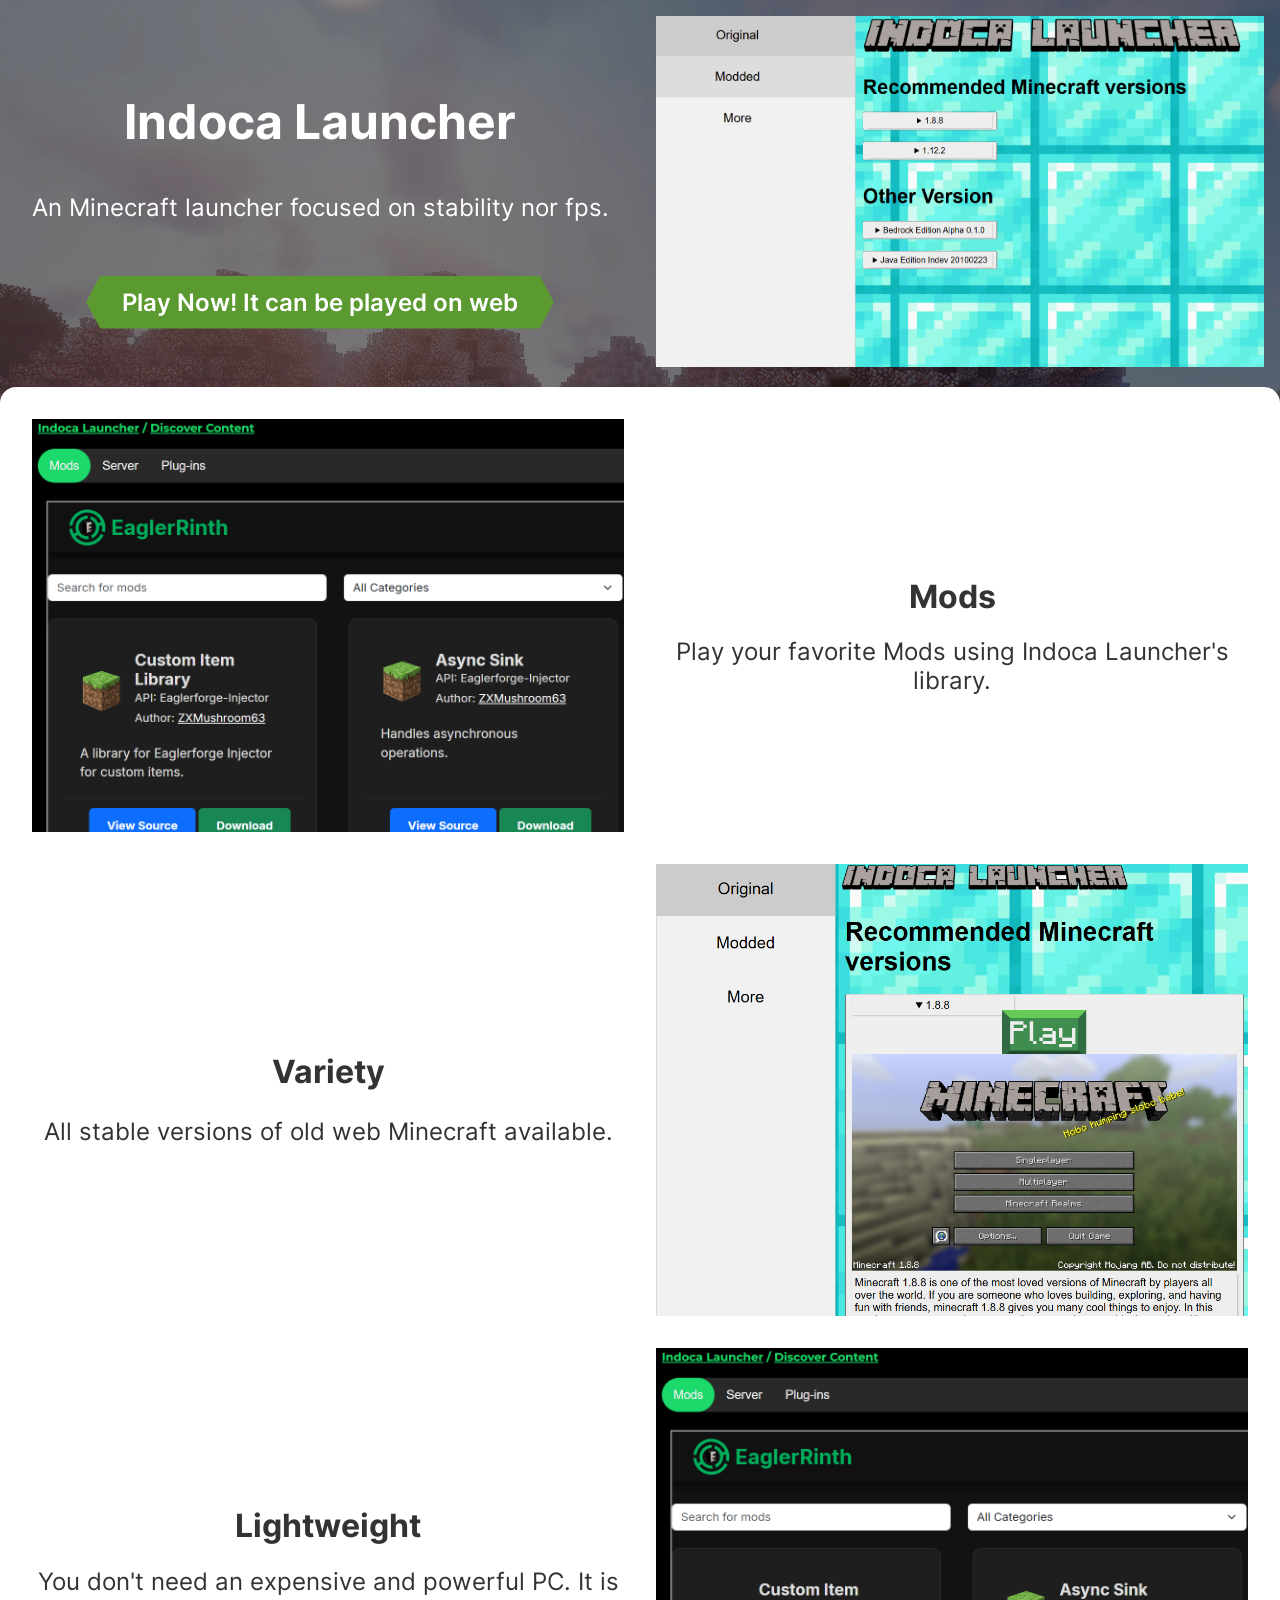
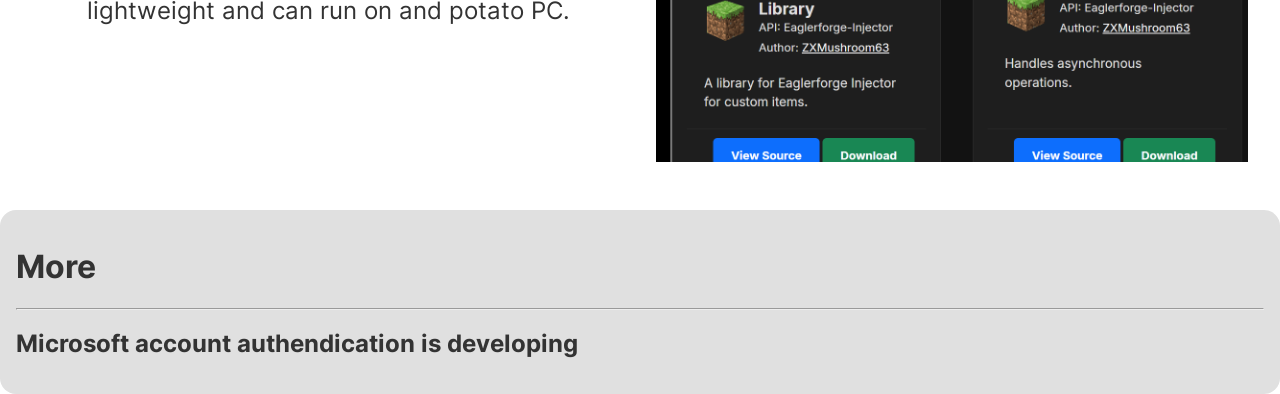
==== commit ec881e94: "Update index.html" ====
--- a/index.html
+++ b/index.html
@@ -2,43 +2,25 @@
     <style>header:after{content:"";display:table;clear:both}.home{color:var(--primary-text);height:3.5em}.home :link:not(:hover){text-decoration:none}nav{padding:.5em;overflow:auto;display:flex;justify-content:center;background-color:var(--background);border-radius:0 0 1em 1em}.nav{padding:0;margin:0;display:flex;justify-content:center;flex-wrap:wrap}.links,.navbar{display:flex;align-items:center;justify-content:center;padding:0;flex-wrap:wrap}.social-links i{font-size:1.75em;margin:.25em;color:var(--primary-text)}.social-links i:hover{color:var(--primary);cursor:pointer}.links .button{font-size:1.2em}.navbar{flex-direction:column}.nav-item{display:inline-block;font-size:1.2em;margin:.5em}.nav-item a{color:var(--primary-text);text-decoration:none}.nav-item-active{font-weight:700;font-size:1.25em}.hero{position:relative;color:#fff;z-index:0}.hero-title{font-size:3em}header .container{flex-direction:column}header .links{flex-direction:column}@media (min-width:64em){nav{justify-content:space-between}.navbar{flex-direction:row}header .container{flex-direction:row}header .links{flex-direction:row}}code[class*=language-],pre[class*=language-]{font-size:14px;line-height:1.375;direction:ltr;text-align:left;white-space:pre;word-spacing:normal;word-break:normal;-moz-tab-size:2;-o-tab-size:2;tab-size:2;-webkit-hyphens:none;-moz-hyphens:none;-ms-hyphens:none;hyphens:none;background:var(--code);color:#f8f8f2}:not(pre)>code[class*=language-]{padding:.1em;border-radius:.3em}.token.cdata,.token.comment,.token.doctype,.token.prolog{color:#75715e}.token.punctuation{color:#f8f8f2}.token.namespace{opacity:.7}.token.boolean,.token.number,.token.operator{color:#fd971f}.token.property{color:#f4bf75}.token.tag{color:#66d9ef}.token.string{color:#a1efe4}.token.selector{color:#ae81ff}.token.attr-name{color:#fd971f}.language-css .token.string,.style .token.string,.token.entity,.token.url{color:#a1efe4}.token.attr-value,.token.control,.token.directive,.token.keyword,.token.unit{color:#a6e22e}.token.atrule,.token.regex,.token.statement{color:#a1efe4}.token.placeholder,.token.variable{color:#66d9ef}.token.deleted{text-decoration:line-through}.token.inserted{border-bottom:1px dotted #f9f8f5;text-decoration:none}.token.italic{font-style:italic}.token.bold,.token.important{font-weight:700}.token.important{color:#f92672}.token.entity{cursor:help}pre>code.highlight{outline:.4em solid #f92672;outline-offset:0.4em}.wiki-content,.wiki-toc{margin-top:1em}.wiki-toc{background-color:var(--accent);border-radius:1em;padding:1em;font-size:1rem;flex:1}.wiki-toc-list{display:flex;flex-wrap:wrap;justify-content:space-between;padding-left:0;padding-right:0;margin:0;list-style:none}.wiki-toc-list li{line-height:1.466666666667}.wiki-toc-list ul{padding:0 0 .75em 0;margin:0;list-style:none}.wiki-toc-list ul ul{padding-bottom:0;padding-left:.625rem}.wiki-toc-list ul ul>li:not(.wiki-toc-active)>ul>li:not(.wiki-toc-active){display:none}.wiki-toc-list a{padding:.15em .25em;display:block}.wiki-toc-list a:not(:hover){text-decoration:none}.wiki-toc-list li{margin:0;padding:0}.wiki-toc-list>li{flex-grow:1;flex-basis:14.375rem}.wiki-toc-list>li>a{color:var(--primary-text);font-weight:700;border-bottom:1px solid #ddd;margin-bottom:.25em}.wiki-toc-list li.wiki-toc-active>a{background-color:var(--accent)}.wiki-toc-list li.wiki-toc-active>ul,.wiki-toc-list ul.wiki-toc-active{display:block}.wiki-cat-list-active{font-weight:700}.inlinelist{padding:0}.inlinelist-no-nest ol,.inlinelist-no-nest ul{display:none}.wiki-tag{display:inline}.wiki-tag a{display:inline-flex;text-transform:uppercase;font-size:.75em;padding:.08333333333333em .3333333333333em;margin:.5em .5em .5em 0;color:var(--primary-text);border:1px solid var(--accent);border-radius:.25em;text-decoration:none;line-height:1.8}.wiki-tag:hover a{text-decoration:underline}.wiki-tag-active a{font-weight:700}@media (min-width:64em){.wiki-content{width:80%}.wiki-toc{margin-right:1em}}.download-tab-list{list-style:none;display:flex;justify-content:flex-start;list-style:none;padding:0;margin-bottom:0;border-radius:1em 1em 0 0;background-color:var(--accent);flex-wrap:wrap;overflow:hidden}.download-tab-list li{flex-grow:1;display:block}.download-tab-list a{color:var(--primary-text);font-size:1.2em;text-decoration:none;display:flex;justify-content:center;padding:.75em .5em}.download-tab-list a:hover{background-color:var(--accent-light)}.download-tab-list i{color:var(--primary-text);font-size:1.2em;text-decoration:none;display:flex;justify-content:center;margin-right:.25em}.download-tab-active a{background-color:var(--background)}.download-content{background-color:var(--background);padding:1em;border-radius:0 0 1em 1em}.download-content .column div{width:100%}.button-disabled,.download-content .button{width:100%;display:block;margin-bottom:1em;margin-left:0}@media (min-width:64em){.download-tab-list a{border-radius:1rem 1rem 0 0}.download-content .column div{width:80%}}.postlist{list-style:none;padding:0}.postlist-item{background-color:var(--background);border-radius:1em;padding:1em;display:flex;flex-wrap:wrap;align-items:baseline;counter-increment:start-from -1;line-height:1.8}.postlist :first-child{margin-top:0}.postlist{margin-top:0}.postlist-item:before{display:inline-block;pointer-events:none;content:"" counter(start-from,decimal-leading-zero) ". ";line-height:100%;text-align:right}.postlist-date,.postlist-item:before{font-size:.8125em;color:var(--darkgray)}.postlist-item:not(:first-child){margin-top:2em}.postlist-date{word-spacing:-0.5px}.postlist-link{font-size:1.2em;padding-left:.25em;padding-right:1em;text-underline-position:from-font;text-underline-offset:0;text-decoration-thickness:1px}.postlist-item-active .postlist-link{font-weight:500}.postlist-description{width:100%;border-left:var(--primary) .25em solid;padding:.5em;margin-top:.33em}.tmpl-home .postlist-link{font-size:1.1875em;font-weight:700}.post-tag{display:inline-flex;align-items:center;justify-content:center;text-transform:uppercase;font-size:.75em;padding:.08333333333333em .3333333333333em;margin-left:1em;color:var(--primary-text);border:1px solid var(--accent);border-radius:.25em;text-decoration:none;line-height:1.8}a.post-tag,a.post-tag:visited{color:inherit}a.post-tag:focus,a.post-tag:hover{background-color:var(--lightgray)}.postlist-item>.post-tag{align-self:center}.user-list{display:flex;flex-wrap:wrap;align-content:space-around;list-style:none;padding:0}.user-info{position:relative;margin:.5em;width:10em;border-radius:1em;overflow:hidden;background-color:var(--background);text-decoration:none;color:var(--primary-text);max-height:10em}.user-contrib{width:3em;background-color:var(--accent)}.user-contrib:hover{border:.2em solid var(--primary)}.user-info img{display:block;width:100%;height:auto}.user-name{color:#fff;font-size:1.2em;overflow-wrap:break-word;text-align:center}.user-info-overlay{position:absolute;display:flex;align-items:center;justify-content:center;top:0;bottom:0;left:0;right:0;opacity:0;transition:.3s ease;background-color:var(--primary)}.user-info:hover .user-info-overlay{opacity:1}:root{--grad-primary:linear-gradient(126deg, #88b858 0%, #72b147 25%, #5a9a30 50%);--grad-secondary:linear-gradient(126deg, #b7835a 0%, #765338 25%, #5b422d 50%);--grad-disabled:linear-gradient(126deg, #969696 0%, #cecece 25%, #bebebe 50%);--primary:#88b858;--secondary:#a87953;--background:#333333;--accent:#444444;--accent-light:#555555;--link:#88b858ff;--visited:#72b147ff;--primary-text:#ffffff;--code:#222;background-color:var(--background)}@media (prefers-color-scheme:light){:root{--primary-text:#333;--background:#ffffff;--accent:#e0e0e0;--accent-light:#d0d0d0}}*{box-sizing:border-box}body,html{padding:0;margin:0;font-family:Inter,-apple-system,system-ui,sans-serif;color:var(--primary-text)}.background{top:0;pointer-events:none;position:fixed;width:100%;height:100%;object-fit:cover;filter:brightness(50%);z-index:-1}*{box-sizing:border-box}p:last-child{margin-bottom:0}.tmpl-post li,iframe,img,p{max-width:min(100%)}.tmpl-post li,p{line-height:1.45}a{color:var(--link)}table{margin:1em 0}table td,table th{padding-right:1em}blockquote{border-left:var(--primary) .25em solid;padding:.5em;margin:0}code,pre{font-family:Consolas,Menlo,Monaco,"Andale Mono WT","Andale Mono","Lucida Console","Lucida Sans Typewriter","DejaVu Sans Mono","Bitstream Vera Sans Mono","Liberation Mono","Nimbus Mono L","Courier New",Courier,monospace;line-height:1.5;border-radius:1em}.top{margin-top:1em}pre{font-size:14px;line-height:1.375;direction:ltr;text-align:left;white-space:pre;word-spacing:normal;word-break:normal;-moz-tab-size:2;-o-tab-size:2;tab-size:2;-webkit-hyphens:none;-moz-hyphens:none;-ms-hyphens:none;hyphens:none;padding:1em;margin:.5em 0;background-color:var(--code);color:#fff;overflow:auto}code{word-break:break-all;color:#fff;background-color:var(--code)}.highlight-line{display:block;padding:.125em 1em;text-decoration:none;color:inherit}.highlight-line:empty:before{content:" "}.highlight-line+br{display:none}.highlight-line-isdir{color:#b0b0b0;background-color:#222}.highlight-line-active{background-color:#444;background-color:hsla(0,0%,27%,.8)}.highlight-line-add{background-color:#45844b}.highlight-line-remove{background-color:#902f2f}.container{max-width:90em;margin:0 auto;position:relative}.content{background-color:var(--background);border-radius:1em;padding:1em;-webkit-backdrop-filter:blur(2em);backdrop-filter:blur(10px)}.center{text-align:center;margin:auto}.infobox{background-color:var(--accent);padding:1em;border-radius:1em}.button-disabled{display:inline-block;position:relative;color:#fff;padding:.5em 1.5em;margin:.25em;list-style:none;font-size:1.2em;font-family:Inter,sans-serif;font-weight:600;text-decoration:none;background-color:var(--primary);background-image:var(--grad-disabled);background-size:200%;clip-path:polygon(0.6em 0,calc(100% - 0.6em) 0,100% 50%,calc(100% - 0.6em) 100%,0.6em 100%,0 50%);transition:250ms ease;background-position-x:100%}.button{display:inline-block;position:relative;color:#fff;padding:.5em 1.5em;margin:.25em;list-style:none;font-size:1.2em;font-family:Inter,sans-serif;font-weight:600;text-decoration:none;background-color:var(--primary);background-image:var(--grad-primary);background-size:200%;clip-path:polygon(0.6em 0,calc(100% - 0.6em) 0,100% 50%,calc(100% - 0.6em) 100%,0.6em 100%,0 50%);transition:250ms ease;background-position-x:100%}.button:focus,.button:hover{background-position-x:0%}.button{color:#fff}.is-big{font-size:1.5em}.button.secondary{background-color:var(--secondary);background-image:var(--grad-secondary)}.warning{background-color:#ffc;padding:1em .625em}.warning ol:only-child{margin:0}.direct-link{text-decoration:none;font-style:normal;margin-left:.1em}a.direct-link,a.direct-link:visited{color:transparent}:hover>a.direct-link,:hover>a.direct-link:visited,a.direct-link:focus,a.direct-link:focus:visited{color:#aaa}.download-links{padding:0}.download-links li{display:inline;margin:.25em}.row{display:flex;flex-direction:column}.column{display:flex;align-items:center;justify-content:center;padding:1em;text-align:center}.column img{height:auto}.subtitle{font-size:1.5em;text-align:center}.cards{display:flex;flex-wrap:wrap;flex-direction:column;gap:1em}.card{flex:1;padding:1em;text-align:center;background-color:var(--accent)}.card .button{width:100%;margin:0}.notification{position:relative;padding:1.25rem 2.5rem 1.25rem 1.5rem;margin-bottom:1em}.notification.is-info{background-color:var(--primary);color:#fff}.notification a{color:#fff}.footer{text-align:center;padding:2em;color:#fff}@media (min-width:64em){.row{flex-direction:row}.row-reverse{flex-direction:row-reverse}.column{flex:50%}.wiki-content{padding-left:1em}.cards{flex-direction:row;justify-content:space-between}.card{align-self:flex-start}}</style>
     <meta charset="utf-8">
     <meta name="viewport" content="width=device-width, initial-scale=1.0">
-    <title>PolyMC - Home</title>
+    <title>Indoca Launcher - Home</title>
     <meta name="description" content="An Open Source Minecraft launcher with the ability to manage multiple instances, accounts and mods. Focused on user freedom and free redistributability.">
     <link rel="alternate" href="/feed/feed.xml" type="application/atom+xml" title="Indoca Launcher">
     <link rel="alternate" href="/feed/feed.json" type="application/json" title="Indoca Launcher">
-    <link rel="icon" type="image/png" sizes="128x128" href="[data-uri]">
+    <link rel="icon" type="image/png" sizes="128x128" href="https://minecraft.wiki/images/Minecraft_Education_App_Store_icon_1.png?673b9&format=original">
     <link rel="stylesheet" type="text/css" href="css/EpJ2WTUTnS4M.css">
     <link rel="stylesheet" type="text/css" href="css/INBtJ9qEvZmz.css">
     <link rel="stylesheet" type="text/css" href="css/a78JHfYcXq6N.css">
     <link rel="stylesheet" href="css/X7a7m5EqX2pU.css">
+    <meta name="description" content="A web launcher for Old Minecraft stable versions.">
+<meta name="keywords" content="Indoca Launcher, Indoca">
+    <meta name="Indoca Launcher" content="index, follow">
+    <meta name="google-site-verification" content="google-site-verification=QU2hFnKSwg5sLjyxSGk0Cdfx0g3kObrT37mG17hWilI" />
     <!-- incredibly based web app to make mod lists at https://moddermore.vercel.app -->
   </head>
   <body>
     <header>
   <section class="hero">
-    <div class="hero-head">
-      <nav class="container">
-        <div class="navbar">
-       
-          <ul class="nav">
-               <li class="nav-item">
-                <a href="/">Indoca Launcher</a>
-              </li>
-              <li class="nav-item">
-                <a href="/mobile/">Mobile (Developing)</a>
-              </li>
-              <li class="nav-item">
-                <a href="/about/">About</a>
-              </li>
-              
-          </ul>
-        </div>
-          <div>
-            <a class="button" href="/download/">Download(developing)</a>
-          </div>
-        </div>
-      </nav>
-    </div>
+    
     
     
     <div class="hero-body">
@@ -54,10 +36,10 @@
             <div class="column">
               <picture>
       <source type="image/webp" srcset="images/7sJtxaz2yPEO.webp 976w" sizes="100vw" media="(prefers-color-scheme: dark)">
-  <source type="image/png" srcset="images/hcZJRryMoLmg.png 976w" sizes="100vw" media="(prefers-color-scheme: dark)">
-      <source type="image/webp" srcset="images/7r2roBI8EQmV.webp 976w" sizes="100vw">
-  <source type="image/png" srcset="images/PJTAxjJw9WGk.png 976w" sizes="100vw">
-      <img class="undefined" src="images/PJTAxjJw9WGk.png" width="976" height="764" alt="PolyMC" loading="lazy" decoding="async">
+  <source type="image/png" srcset="images/7sJtxaz2yPEO.webp 976w" sizes="100vw" media="(prefers-color-scheme: dark)">
+      <source type="image/webp" srcset="images/7sJtxaz2yPEO.webp 976w" sizes="100vw">
+  <source type="image/png" srcset="images/7sJtxaz2yPEO.webp 976w" sizes="100vw">
+      <img class="undefined" src="images/7sJtxaz2yPEO.webp" width="976" height="764" alt="PolyMC" loading="lazy" decoding="async">
     </picture>
             </div>
         </div>
@@ -88,13 +70,9 @@
       </div>
     </div>
     <div class="column">
-      <picture>
-      <source type="image/webp" srcset="images/w6YU1GXXSmPX.webp 1103w" sizes="100vw" media="(prefers-color-scheme: dark)">
-  <source type="image/png" srcset="images/zqN4ZbTmrMxc.png 1103w" sizes="100vw" media="(prefers-color-scheme: dark)">
-      <source type="image/webp" srcset="images/igiZLL8KbHYk.webp 1103w" sizes="100vw">
-  <source type="image/png" srcset="images/T8oFNNdE9Zwq.png 1103w" sizes="100vw">
-      <img class="undefined" src="images/T8oFNNdE9Zwq.png" width="1103" height="954" alt="Modpack Installer" loading="lazy" decoding="async">
-    </picture>
+  
+      <img class="undefined" src="images/w6YU1GXXSmPX.webp" width="1103" height="954" alt="Modpack Installer" loading="lazy" decoding="async">
+
     </div>
   </div>
   <div class="row">
@@ -107,20 +85,8 @@
       </div>
     </div>
     <div class="column">
-      <picture>
-      <source type="image/webp" srcset="images/IDDSN0PDGsKU.webp 1000w" sizes="100vw" media="(prefers-color-scheme: dark)">
-  <source type="image/png" srcset="images/NO9qCUupgmyv.png 1000w" sizes="100vw" media="(prefers-color-scheme: dark)">
-      <source type="image/webp" srcset="images/nm75nAfCzbN0.webp 917w" sizes="100vw">
-  <source type="image/png" srcset="images/UicHLEJHafu2.png 917w" sizes="100vw">
-      <img class="undefined" src="images/UicHLEJHafu2.png" width="917" height="700" alt="Mod Installer" loading="lazy" decoding="async">
-    </picture>
-      <picture>
-      <source type="image/webp" srcset="images/3L0r4DMPDHSi.webp 930w" sizes="100vw" media="(prefers-color-scheme: dark)">
-  <source type="image/png" srcset="images/2HStjmZ4e1hy.png 930w" sizes="100vw" media="(prefers-color-scheme: dark)">
-      <source type="image/webp" srcset="images/R7gm9h2NtChm.webp 930w" sizes="100vw">
-  <source type="image/png" srcset="images/DkQLw9uShcGE.png 930w" sizes="100vw">
-      <img class="undefined" src="images/DkQLw9uShcGE.png" width="930" height="844" alt="Mod Installer" loading="lazy" decoding="async">
-    </picture>
+    
+      <img class="undefined" src="images/IDDSN0PDGsKU.webp" width="917" height="700" alt="Mod Installer" loading="lazy" decoding="async">
     </div>
   </div>
   <div class="row row-reverse">
@@ -137,23 +103,20 @@
       </div>
     </div>
     <div class="column">
-      <picture>
-      <source type="image/webp" srcset="images/feGS2yN0zkt0.webp 1045w" sizes="100vw" media="(prefers-color-scheme: dark)">
-  <source type="image/png" srcset="images/qn6PqMB7mj9U.png 1045w" sizes="100vw" media="(prefers-color-scheme: dark)">
-      <source type="image/webp" srcset="images/lv4pUB2q8Dvr.webp 1045w" sizes="100vw">
-  <source type="image/png" srcset="images/rkob8IyOTnSi.png 1045w" sizes="100vw">
-      <img class="undefined" src="images/rkob8IyOTnSi.png" width="1045" height="764" alt="Mod Installer" loading="lazy" decoding="async">
-    </picture>
+     
+      <img class="undefined" src="images/w6YU1GXXSmPX.webp" width="1045" height="764" alt="Mod Installer" loading="lazy" decoding="async">
+ 
     </div>
   </div>
 </div>
 <div class="infobox top">
 <h1 id="get-involved" tabindex="-1">More <a class="direct-link" href="#get-involved" aria-hidden="true">#</a></h1>
 <hr>
-<h2 id="reddit" tabindex="-1">Microsoft account authendication is developing <a class="direct-link" href="https://indoca-launcher.vercel.app/official%20trial/public/index.html" aria-hidden="true">#</a></h2>
+<h2 id="reddit" tabindex="-1">Microsoft account authendication is developing <a class="direct-link" href="https://indoca-launcher.vercel.app/Screen%20Recording%202026-03-01%20134438.mp4" aria-hidden="true">#</a></h2>
 
 </div>
 
 </main>
 
-</body></html>+</body></html>
+
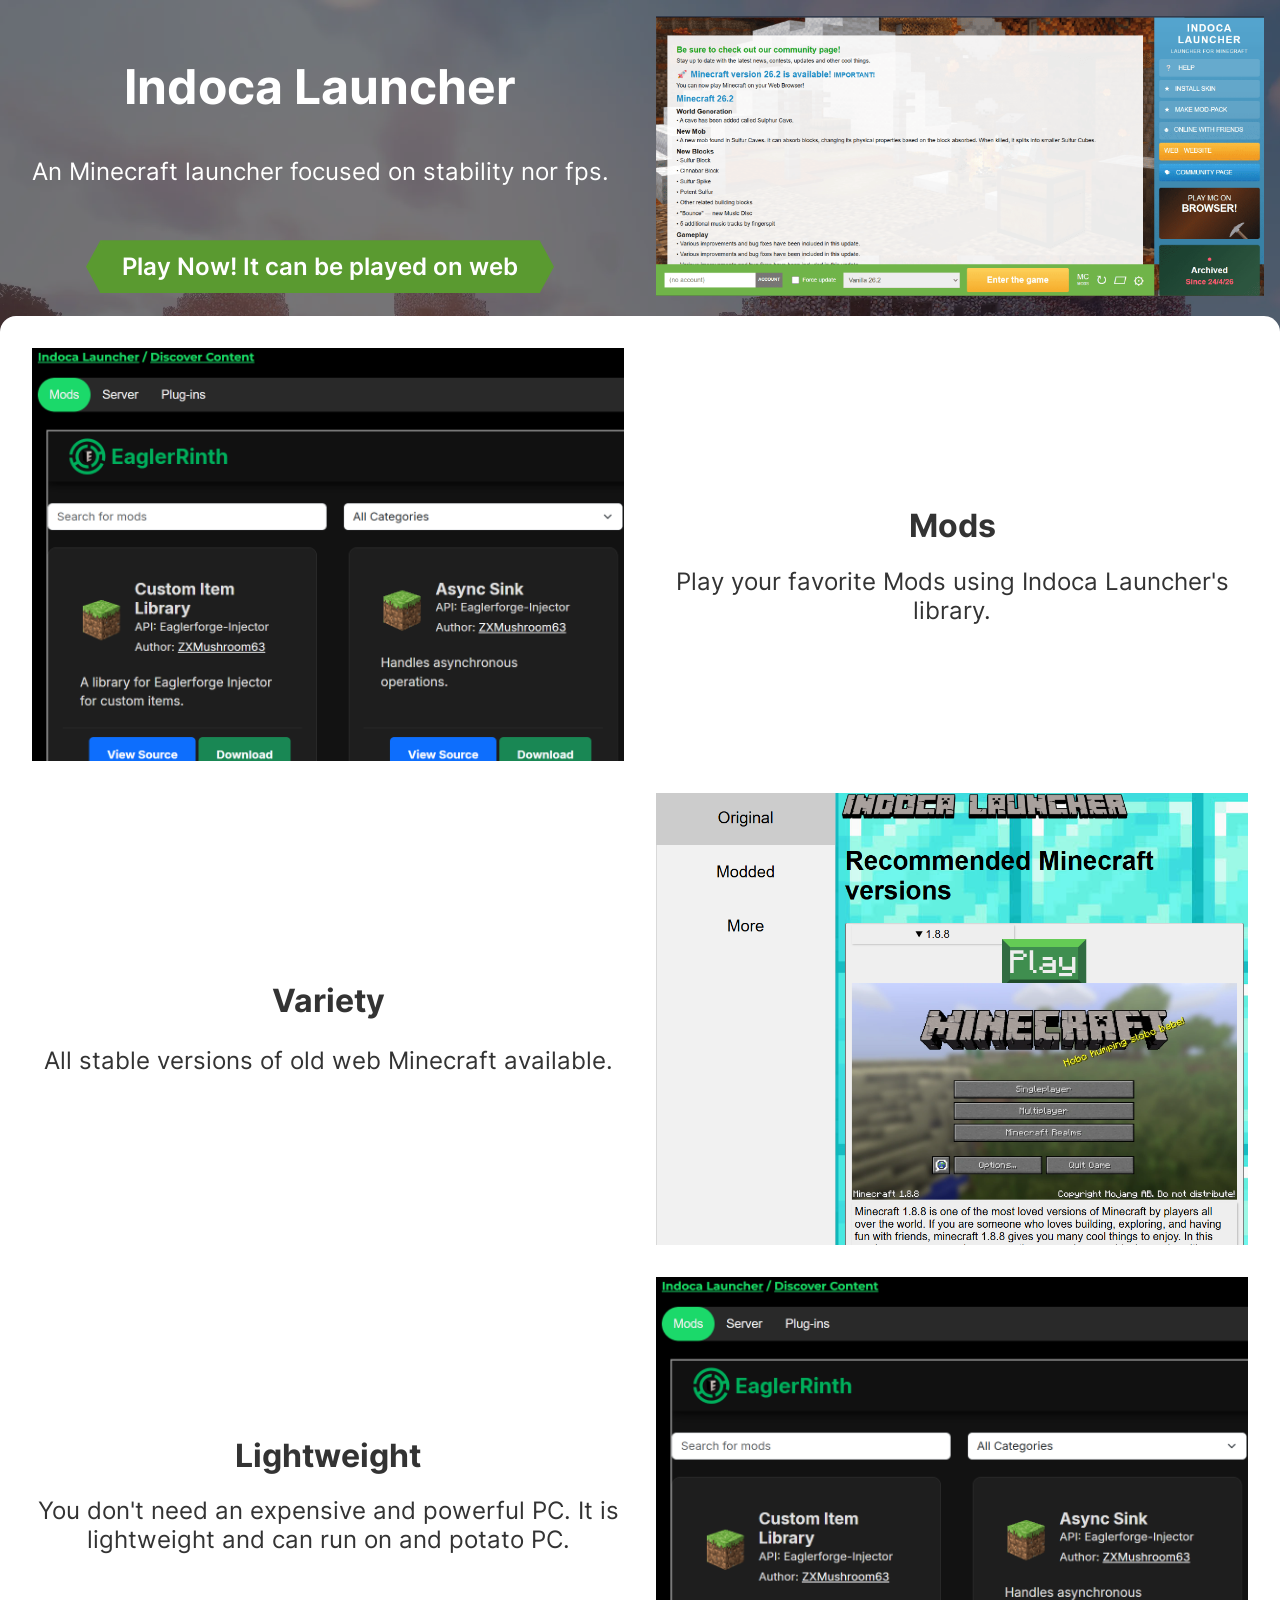
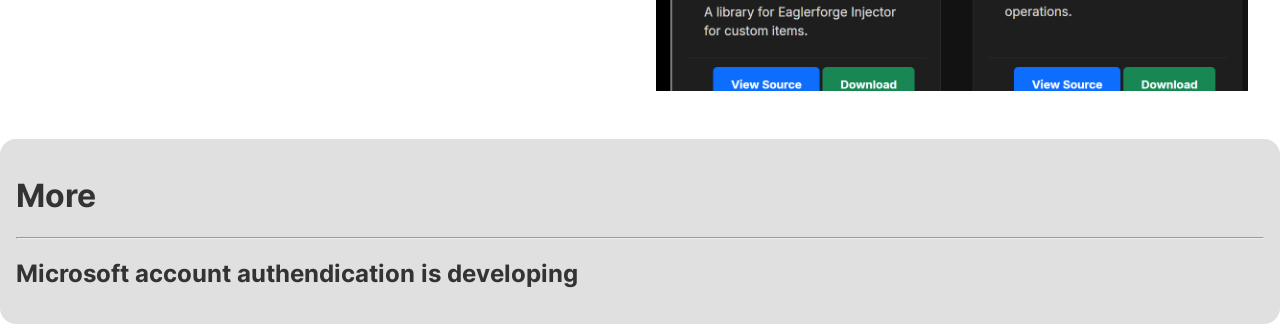
==== commit 1fb3a0cc: "Update index.html" ====
--- a/index.html
+++ b/index.html
@@ -1,8 +1,23 @@
 <!DOCTYPE html><html lang="en"><head>
-    <style>header:after{content:"";display:table;clear:both}.home{color:var(--primary-text);height:3.5em}.home :link:not(:hover){text-decoration:none}nav{padding:.5em;overflow:auto;display:flex;justify-content:center;background-color:var(--background);border-radius:0 0 1em 1em}.nav{padding:0;margin:0;display:flex;justify-content:center;flex-wrap:wrap}.links,.navbar{display:flex;align-items:center;justify-content:center;padding:0;flex-wrap:wrap}.social-links i{font-size:1.75em;margin:.25em;color:var(--primary-text)}.social-links i:hover{color:var(--primary);cursor:pointer}.links .button{font-size:1.2em}.navbar{flex-direction:column}.nav-item{display:inline-block;font-size:1.2em;margin:.5em}.nav-item a{color:var(--primary-text);text-decoration:none}.nav-item-active{font-weight:700;font-size:1.25em}.hero{position:relative;color:#fff;z-index:0}.hero-title{font-size:3em}header .container{flex-direction:column}header .links{flex-direction:column}@media (min-width:64em){nav{justify-content:space-between}.navbar{flex-direction:row}header .container{flex-direction:row}header .links{flex-direction:row}}code[class*=language-],pre[class*=language-]{font-size:14px;line-height:1.375;direction:ltr;text-align:left;white-space:pre;word-spacing:normal;word-break:normal;-moz-tab-size:2;-o-tab-size:2;tab-size:2;-webkit-hyphens:none;-moz-hyphens:none;-ms-hyphens:none;hyphens:none;background:var(--code);color:#f8f8f2}:not(pre)>code[class*=language-]{padding:.1em;border-radius:.3em}.token.cdata,.token.comment,.token.doctype,.token.prolog{color:#75715e}.token.punctuation{color:#f8f8f2}.token.namespace{opacity:.7}.token.boolean,.token.number,.token.operator{color:#fd971f}.token.property{color:#f4bf75}.token.tag{color:#66d9ef}.token.string{color:#a1efe4}.token.selector{color:#ae81ff}.token.attr-name{color:#fd971f}.language-css .token.string,.style .token.string,.token.entity,.token.url{color:#a1efe4}.token.attr-value,.token.control,.token.directive,.token.keyword,.token.unit{color:#a6e22e}.token.atrule,.token.regex,.token.statement{color:#a1efe4}.token.placeholder,.token.variable{color:#66d9ef}.token.deleted{text-decoration:line-through}.token.inserted{border-bottom:1px dotted #f9f8f5;text-decoration:none}.token.italic{font-style:italic}.token.bold,.token.important{font-weight:700}.token.important{color:#f92672}.token.entity{cursor:help}pre>code.highlight{outline:.4em solid #f92672;outline-offset:0.4em}.wiki-content,.wiki-toc{margin-top:1em}.wiki-toc{background-color:var(--accent);border-radius:1em;padding:1em;font-size:1rem;flex:1}.wiki-toc-list{display:flex;flex-wrap:wrap;justify-content:space-between;padding-left:0;padding-right:0;margin:0;list-style:none}.wiki-toc-list li{line-height:1.466666666667}.wiki-toc-list ul{padding:0 0 .75em 0;margin:0;list-style:none}.wiki-toc-list ul ul{padding-bottom:0;padding-left:.625rem}.wiki-toc-list ul ul>li:not(.wiki-toc-active)>ul>li:not(.wiki-toc-active){display:none}.wiki-toc-list a{padding:.15em .25em;display:block}.wiki-toc-list a:not(:hover){text-decoration:none}.wiki-toc-list li{margin:0;padding:0}.wiki-toc-list>li{flex-grow:1;flex-basis:14.375rem}.wiki-toc-list>li>a{color:var(--primary-text);font-weight:700;border-bottom:1px solid #ddd;margin-bottom:.25em}.wiki-toc-list li.wiki-toc-active>a{background-color:var(--accent)}.wiki-toc-list li.wiki-toc-active>ul,.wiki-toc-list ul.wiki-toc-active{display:block}.wiki-cat-list-active{font-weight:700}.inlinelist{padding:0}.inlinelist-no-nest ol,.inlinelist-no-nest ul{display:none}.wiki-tag{display:inline}.wiki-tag a{display:inline-flex;text-transform:uppercase;font-size:.75em;padding:.08333333333333em .3333333333333em;margin:.5em .5em .5em 0;color:var(--primary-text);border:1px solid var(--accent);border-radius:.25em;text-decoration:none;line-height:1.8}.wiki-tag:hover a{text-decoration:underline}.wiki-tag-active a{font-weight:700}@media (min-width:64em){.wiki-content{width:80%}.wiki-toc{margin-right:1em}}.download-tab-list{list-style:none;display:flex;justify-content:flex-start;list-style:none;padding:0;margin-bottom:0;border-radius:1em 1em 0 0;background-color:var(--accent);flex-wrap:wrap;overflow:hidden}.download-tab-list li{flex-grow:1;display:block}.download-tab-list a{color:var(--primary-text);font-size:1.2em;text-decoration:none;display:flex;justify-content:center;padding:.75em .5em}.download-tab-list a:hover{background-color:var(--accent-light)}.download-tab-list i{color:var(--primary-text);font-size:1.2em;text-decoration:none;display:flex;justify-content:center;margin-right:.25em}.download-tab-active a{background-color:var(--background)}.download-content{background-color:var(--background);padding:1em;border-radius:0 0 1em 1em}.download-content .column div{width:100%}.button-disabled,.download-content .button{width:100%;display:block;margin-bottom:1em;margin-left:0}@media (min-width:64em){.download-tab-list a{border-radius:1rem 1rem 0 0}.download-content .column div{width:80%}}.postlist{list-style:none;padding:0}.postlist-item{background-color:var(--background);border-radius:1em;padding:1em;display:flex;flex-wrap:wrap;align-items:baseline;counter-increment:start-from -1;line-height:1.8}.postlist :first-child{margin-top:0}.postlist{margin-top:0}.postlist-item:before{display:inline-block;pointer-events:none;content:"" counter(start-from,decimal-leading-zero) ". ";line-height:100%;text-align:right}.postlist-date,.postlist-item:before{font-size:.8125em;color:var(--darkgray)}.postlist-item:not(:first-child){margin-top:2em}.postlist-date{word-spacing:-0.5px}.postlist-link{font-size:1.2em;padding-left:.25em;padding-right:1em;text-underline-position:from-font;text-underline-offset:0;text-decoration-thickness:1px}.postlist-item-active .postlist-link{font-weight:500}.postlist-description{width:100%;border-left:var(--primary) .25em solid;padding:.5em;margin-top:.33em}.tmpl-home .postlist-link{font-size:1.1875em;font-weight:700}.post-tag{display:inline-flex;align-items:center;justify-content:center;text-transform:uppercase;font-size:.75em;padding:.08333333333333em .3333333333333em;margin-left:1em;color:var(--primary-text);border:1px solid var(--accent);border-radius:.25em;text-decoration:none;line-height:1.8}a.post-tag,a.post-tag:visited{color:inherit}a.post-tag:focus,a.post-tag:hover{background-color:var(--lightgray)}.postlist-item>.post-tag{align-self:center}.user-list{display:flex;flex-wrap:wrap;align-content:space-around;list-style:none;padding:0}.user-info{position:relative;margin:.5em;width:10em;border-radius:1em;overflow:hidden;background-color:var(--background);text-decoration:none;color:var(--primary-text);max-height:10em}.user-contrib{width:3em;background-color:var(--accent)}.user-contrib:hover{border:.2em solid var(--primary)}.user-info img{display:block;width:100%;height:auto}.user-name{color:#fff;font-size:1.2em;overflow-wrap:break-word;text-align:center}.user-info-overlay{position:absolute;display:flex;align-items:center;justify-content:center;top:0;bottom:0;left:0;right:0;opacity:0;transition:.3s ease;background-color:var(--primary)}.user-info:hover .user-info-overlay{opacity:1}:root{--grad-primary:linear-gradient(126deg, #88b858 0%, #72b147 25%, #5a9a30 50%);--grad-secondary:linear-gradient(126deg, #b7835a 0%, #765338 25%, #5b422d 50%);--grad-disabled:linear-gradient(126deg, #969696 0%, #cecece 25%, #bebebe 50%);--primary:#88b858;--secondary:#a87953;--background:#333333;--accent:#444444;--accent-light:#555555;--link:#88b858ff;--visited:#72b147ff;--primary-text:#ffffff;--code:#222;background-color:var(--background)}@media (prefers-color-scheme:light){:root{--primary-text:#333;--background:#ffffff;--accent:#e0e0e0;--accent-light:#d0d0d0}}*{box-sizing:border-box}body,html{padding:0;margin:0;font-family:Inter,-apple-system,system-ui,sans-serif;color:var(--primary-text)}.background{top:0;pointer-events:none;position:fixed;width:100%;height:100%;object-fit:cover;filter:brightness(50%);z-index:-1}*{box-sizing:border-box}p:last-child{margin-bottom:0}.tmpl-post li,iframe,img,p{max-width:min(100%)}.tmpl-post li,p{line-height:1.45}a{color:var(--link)}table{margin:1em 0}table td,table th{padding-right:1em}blockquote{border-left:var(--primary) .25em solid;padding:.5em;margin:0}code,pre{font-family:Consolas,Menlo,Monaco,"Andale Mono WT","Andale Mono","Lucida Console","Lucida Sans Typewriter","DejaVu Sans Mono","Bitstream Vera Sans Mono","Liberation Mono","Nimbus Mono L","Courier New",Courier,monospace;line-height:1.5;border-radius:1em}.top{margin-top:1em}pre{font-size:14px;line-height:1.375;direction:ltr;text-align:left;white-space:pre;word-spacing:normal;word-break:normal;-moz-tab-size:2;-o-tab-size:2;tab-size:2;-webkit-hyphens:none;-moz-hyphens:none;-ms-hyphens:none;hyphens:none;padding:1em;margin:.5em 0;background-color:var(--code);color:#fff;overflow:auto}code{word-break:break-all;color:#fff;background-color:var(--code)}.highlight-line{display:block;padding:.125em 1em;text-decoration:none;color:inherit}.highlight-line:empty:before{content:" "}.highlight-line+br{display:none}.highlight-line-isdir{color:#b0b0b0;background-color:#222}.highlight-line-active{background-color:#444;background-color:hsla(0,0%,27%,.8)}.highlight-line-add{background-color:#45844b}.highlight-line-remove{background-color:#902f2f}.container{max-width:90em;margin:0 auto;position:relative}.content{background-color:var(--background);border-radius:1em;padding:1em;-webkit-backdrop-filter:blur(2em);backdrop-filter:blur(10px)}.center{text-align:center;margin:auto}.infobox{background-color:var(--accent);padding:1em;border-radius:1em}.button-disabled{display:inline-block;position:relative;color:#fff;padding:.5em 1.5em;margin:.25em;list-style:none;font-size:1.2em;font-family:Inter,sans-serif;font-weight:600;text-decoration:none;background-color:var(--primary);background-image:var(--grad-disabled);background-size:200%;clip-path:polygon(0.6em 0,calc(100% - 0.6em) 0,100% 50%,calc(100% - 0.6em) 100%,0.6em 100%,0 50%);transition:250ms ease;background-position-x:100%}.button{display:inline-block;position:relative;color:#fff;padding:.5em 1.5em;margin:.25em;list-style:none;font-size:1.2em;font-family:Inter,sans-serif;font-weight:600;text-decoration:none;background-color:var(--primary);background-image:var(--grad-primary);background-size:200%;clip-path:polygon(0.6em 0,calc(100% - 0.6em) 0,100% 50%,calc(100% - 0.6em) 100%,0.6em 100%,0 50%);transition:250ms ease;background-position-x:100%}.button:focus,.button:hover{background-position-x:0%}.button{color:#fff}.is-big{font-size:1.5em}.button.secondary{background-color:var(--secondary);background-image:var(--grad-secondary)}.warning{background-color:#ffc;padding:1em .625em}.warning ol:only-child{margin:0}.direct-link{text-decoration:none;font-style:normal;margin-left:.1em}a.direct-link,a.direct-link:visited{color:transparent}:hover>a.direct-link,:hover>a.direct-link:visited,a.direct-link:focus,a.direct-link:focus:visited{color:#aaa}.download-links{padding:0}.download-links li{display:inline;margin:.25em}.row{display:flex;flex-direction:column}.column{display:flex;align-items:center;justify-content:center;padding:1em;text-align:center}.column img{height:auto}.subtitle{font-size:1.5em;text-align:center}.cards{display:flex;flex-wrap:wrap;flex-direction:column;gap:1em}.card{flex:1;padding:1em;text-align:center;background-color:var(--accent)}.card .button{width:100%;margin:0}.notification{position:relative;padding:1.25rem 2.5rem 1.25rem 1.5rem;margin-bottom:1em}.notification.is-info{background-color:var(--primary);color:#fff}.notification a{color:#fff}.footer{text-align:center;padding:2em;color:#fff}@media (min-width:64em){.row{flex-direction:row}.row-reverse{flex-direction:row-reverse}.column{flex:50%}.wiki-content{padding-left:1em}.cards{flex-direction:row;justify-content:space-between}.card{align-self:flex-start}}</style>
+<script type="application/ld+json">
+{
+  "@context": "https://schema.org",
+  "@type": "WebSite",
+  "name": "Indoca Launcher",
+  "url": "https://indoca-launcher.vercel.app/"
+}
+</script>
+<link rel="canonical" href="https://indoca-launcher.vercel.app/">
+
+<meta property="og:site_name" content="Indoca Launcher">
+<meta property="og:title" content="Indoca Launcher - Minecraft Launcher">
+   <meta charset="UTF-8"> <style>header:after{content:"";display:table;clear:both}.home{color:var(--primary-text);height:3.5em}.home :link:not(:hover){text-decoration:none}nav{padding:.5em;overflow:auto;display:flex;justify-content:center;background-color:var(--background);border-radius:0 0 1em 1em}.nav{padding:0;margin:0;display:flex;justify-content:center;flex-wrap:wrap}.links,.navbar{display:flex;align-items:center;justify-content:center;padding:0;flex-wrap:wrap}.social-links i{font-size:1.75em;margin:.25em;color:var(--primary-text)}.social-links i:hover{color:var(--primary);cursor:pointer}.links .button{font-size:1.2em}.navbar{flex-direction:column}.nav-item{display:inline-block;font-size:1.2em;margin:.5em}.nav-item a{color:var(--primary-text);text-decoration:none}.nav-item-active{font-weight:700;font-size:1.25em}.hero{position:relative;color:#fff;z-index:0}.hero-title{font-size:3em}header .container{flex-direction:column}header .links{flex-direction:column}@media (min-width:64em){nav{justify-content:space-between}.navbar{flex-direction:row}header .container{flex-direction:row}header .links{flex-direction:row}}code[class*=language-],pre[class*=language-]{font-size:14px;line-height:1.375;direction:ltr;text-align:left;white-space:pre;word-spacing:normal;word-break:normal;-moz-tab-size:2;-o-tab-size:2;tab-size:2;-webkit-hyphens:none;-moz-hyphens:none;-ms-hyphens:none;hyphens:none;background:var(--code);color:#f8f8f2}:not(pre)>code[class*=language-]{padding:.1em;border-radius:.3em}.token.cdata,.token.comment,.token.doctype,.token.prolog{color:#75715e}.token.punctuation{color:#f8f8f2}.token.namespace{opacity:.7}.token.boolean,.token.number,.token.operator{color:#fd971f}.token.property{color:#f4bf75}.token.tag{color:#66d9ef}.token.string{color:#a1efe4}.token.selector{color:#ae81ff}.token.attr-name{color:#fd971f}.language-css .token.string,.style .token.string,.token.entity,.token.url{color:#a1efe4}.token.attr-value,.token.control,.token.directive,.token.keyword,.token.unit{color:#a6e22e}.token.atrule,.token.regex,.token.statement{color:#a1efe4}.token.placeholder,.token.variable{color:#66d9ef}.token.deleted{text-decoration:line-through}.token.inserted{border-bottom:1px dotted #f9f8f5;text-decoration:none}.token.italic{font-style:italic}.token.bold,.token.important{font-weight:700}.token.important{color:#f92672}.token.entity{cursor:help}pre>code.highlight{outline:.4em solid #f92672;outline-offset:0.4em}.wiki-content,.wiki-toc{margin-top:1em}.wiki-toc{background-color:var(--accent);border-radius:1em;padding:1em;font-size:1rem;flex:1}.wiki-toc-list{display:flex;flex-wrap:wrap;justify-content:space-between;padding-left:0;padding-right:0;margin:0;list-style:none}.wiki-toc-list li{line-height:1.466666666667}.wiki-toc-list ul{padding:0 0 .75em 0;margin:0;list-style:none}.wiki-toc-list ul ul{padding-bottom:0;padding-left:.625rem}.wiki-toc-list ul ul>li:not(.wiki-toc-active)>ul>li:not(.wiki-toc-active){display:none}.wiki-toc-list a{padding:.15em .25em;display:block}.wiki-toc-list a:not(:hover){text-decoration:none}.wiki-toc-list li{margin:0;padding:0}.wiki-toc-list>li{flex-grow:1;flex-basis:14.375rem}.wiki-toc-list>li>a{color:var(--primary-text);font-weight:700;border-bottom:1px solid #ddd;margin-bottom:.25em}.wiki-toc-list li.wiki-toc-active>a{background-color:var(--accent)}.wiki-toc-list li.wiki-toc-active>ul,.wiki-toc-list ul.wiki-toc-active{display:block}.wiki-cat-list-active{font-weight:700}.inlinelist{padding:0}.inlinelist-no-nest ol,.inlinelist-no-nest ul{display:none}.wiki-tag{display:inline}.wiki-tag a{display:inline-flex;text-transform:uppercase;font-size:.75em;padding:.08333333333333em .3333333333333em;margin:.5em .5em .5em 0;color:var(--primary-text);border:1px solid var(--accent);border-radius:.25em;text-decoration:none;line-height:1.8}.wiki-tag:hover a{text-decoration:underline}.wiki-tag-active a{font-weight:700}@media (min-width:64em){.wiki-content{width:80%}.wiki-toc{margin-right:1em}}.download-tab-list{list-style:none;display:flex;justify-content:flex-start;list-style:none;padding:0;margin-bottom:0;border-radius:1em 1em 0 0;background-color:var(--accent);flex-wrap:wrap;overflow:hidden}.download-tab-list li{flex-grow:1;display:block}.download-tab-list a{color:var(--primary-text);font-size:1.2em;text-decoration:none;display:flex;justify-content:center;padding:.75em .5em}.download-tab-list a:hover{background-color:var(--accent-light)}.download-tab-list i{color:var(--primary-text);font-size:1.2em;text-decoration:none;display:flex;justify-content:center;margin-right:.25em}.download-tab-active a{background-color:var(--background)}.download-content{background-color:var(--background);padding:1em;border-radius:0 0 1em 1em}.download-content .column div{width:100%}.button-disabled,.download-content .button{width:100%;display:block;margin-bottom:1em;margin-left:0}@media (min-width:64em){.download-tab-list a{border-radius:1rem 1rem 0 0}.download-content .column div{width:80%}}.postlist{list-style:none;padding:0}.postlist-item{background-color:var(--background);border-radius:1em;padding:1em;display:flex;flex-wrap:wrap;align-items:baseline;counter-increment:start-from -1;line-height:1.8}.postlist :first-child{margin-top:0}.postlist{margin-top:0}.postlist-item:before{display:inline-block;pointer-events:none;content:"" counter(start-from,decimal-leading-zero) ". ";line-height:100%;text-align:right}.postlist-date,.postlist-item:before{font-size:.8125em;color:var(--darkgray)}.postlist-item:not(:first-child){margin-top:2em}.postlist-date{word-spacing:-0.5px}.postlist-link{font-size:1.2em;padding-left:.25em;padding-right:1em;text-underline-position:from-font;text-underline-offset:0;text-decoration-thickness:1px}.postlist-item-active .postlist-link{font-weight:500}.postlist-description{width:100%;border-left:var(--primary) .25em solid;padding:.5em;margin-top:.33em}.tmpl-home .postlist-link{font-size:1.1875em;font-weight:700}.post-tag{display:inline-flex;align-items:center;justify-content:center;text-transform:uppercase;font-size:.75em;padding:.08333333333333em .3333333333333em;margin-left:1em;color:var(--primary-text);border:1px solid var(--accent);border-radius:.25em;text-decoration:none;line-height:1.8}a.post-tag,a.post-tag:visited{color:inherit}a.post-tag:focus,a.post-tag:hover{background-color:var(--lightgray)}.postlist-item>.post-tag{align-self:center}.user-list{display:flex;flex-wrap:wrap;align-content:space-around;list-style:none;padding:0}.user-info{position:relative;margin:.5em;width:10em;border-radius:1em;overflow:hidden;background-color:var(--background);text-decoration:none;color:var(--primary-text);max-height:10em}.user-contrib{width:3em;background-color:var(--accent)}.user-contrib:hover{border:.2em solid var(--primary)}.user-info img{display:block;width:100%;height:auto}.user-name{color:#fff;font-size:1.2em;overflow-wrap:break-word;text-align:center}.user-info-overlay{position:absolute;display:flex;align-items:center;justify-content:center;top:0;bottom:0;left:0;right:0;opacity:0;transition:.3s ease;background-color:var(--primary)}.user-info:hover .user-info-overlay{opacity:1}:root{--grad-primary:linear-gradient(126deg, #88b858 0%, #72b147 25%, #5a9a30 50%);--grad-secondary:linear-gradient(126deg, #b7835a 0%, #765338 25%, #5b422d 50%);--grad-disabled:linear-gradient(126deg, #969696 0%, #cecece 25%, #bebebe 50%);--primary:#88b858;--secondary:#a87953;--background:#333333;--accent:#444444;--accent-light:#555555;--link:#88b858ff;--visited:#72b147ff;--primary-text:#ffffff;--code:#222;background-color:var(--background)}@media (prefers-color-scheme:light){:root{--primary-text:#333;--background:#ffffff;--accent:#e0e0e0;--accent-light:#d0d0d0}}*{box-sizing:border-box}body,html{padding:0;margin:0;font-family:Inter,-apple-system,system-ui,sans-serif;color:var(--primary-text)}.background{top:0;pointer-events:none;position:fixed;width:100%;height:100%;object-fit:cover;filter:brightness(50%);z-index:-1}*{box-sizing:border-box}p:last-child{margin-bottom:0}.tmpl-post li,iframe,img,p{max-width:min(100%)}.tmpl-post li,p{line-height:1.45}a{color:var(--link)}table{margin:1em 0}table td,table th{padding-right:1em}blockquote{border-left:var(--primary) .25em solid;padding:.5em;margin:0}code,pre{font-family:Consolas,Menlo,Monaco,"Andale Mono WT","Andale Mono","Lucida Console","Lucida Sans Typewriter","DejaVu Sans Mono","Bitstream Vera Sans Mono","Liberation Mono","Nimbus Mono L","Courier New",Courier,monospace;line-height:1.5;border-radius:1em}.top{margin-top:1em}pre{font-size:14px;line-height:1.375;direction:ltr;text-align:left;white-space:pre;word-spacing:normal;word-break:normal;-moz-tab-size:2;-o-tab-size:2;tab-size:2;-webkit-hyphens:none;-moz-hyphens:none;-ms-hyphens:none;hyphens:none;padding:1em;margin:.5em 0;background-color:var(--code);color:#fff;overflow:auto}code{word-break:break-all;color:#fff;background-color:var(--code)}.highlight-line{display:block;padding:.125em 1em;text-decoration:none;color:inherit}.highlight-line:empty:before{content:" "}.highlight-line+br{display:none}.highlight-line-isdir{color:#b0b0b0;background-color:#222}.highlight-line-active{background-color:#444;background-color:hsla(0,0%,27%,.8)}.highlight-line-add{background-color:#45844b}.highlight-line-remove{background-color:#902f2f}.container{max-width:90em;margin:0 auto;position:relative}.content{background-color:var(--background);border-radius:1em;padding:1em;-webkit-backdrop-filter:blur(2em);backdrop-filter:blur(10px)}.center{text-align:center;margin:auto}.infobox{background-color:var(--accent);padding:1em;border-radius:1em}.button-disabled{display:inline-block;position:relative;color:#fff;padding:.5em 1.5em;margin:.25em;list-style:none;font-size:1.2em;font-family:Inter,sans-serif;font-weight:600;text-decoration:none;background-color:var(--primary);background-image:var(--grad-disabled);background-size:200%;clip-path:polygon(0.6em 0,calc(100% - 0.6em) 0,100% 50%,calc(100% - 0.6em) 100%,0.6em 100%,0 50%);transition:250ms ease;background-position-x:100%}.button{display:inline-block;position:relative;color:#fff;padding:.5em 1.5em;margin:.25em;list-style:none;font-size:1.2em;font-family:Inter,sans-serif;font-weight:600;text-decoration:none;background-color:var(--primary);background-image:var(--grad-primary);background-size:200%;clip-path:polygon(0.6em 0,calc(100% - 0.6em) 0,100% 50%,calc(100% - 0.6em) 100%,0.6em 100%,0 50%);transition:250ms ease;background-position-x:100%}.button:focus,.button:hover{background-position-x:0%}.button{color:#fff}.is-big{font-size:1.5em}.button.secondary{background-color:var(--secondary);background-image:var(--grad-secondary)}.warning{background-color:#ffc;padding:1em .625em}.warning ol:only-child{margin:0}.direct-link{text-decoration:none;font-style:normal;margin-left:.1em}a.direct-link,a.direct-link:visited{color:transparent}:hover>a.direct-link,:hover>a.direct-link:visited,a.direct-link:focus,a.direct-link:focus:visited{color:#aaa}.download-links{padding:0}.download-links li{display:inline;margin:.25em}.row{display:flex;flex-direction:column}.column{display:flex;align-items:center;justify-content:center;padding:1em;text-align:center}.column img{height:auto}.subtitle{font-size:1.5em;text-align:center}.cards{display:flex;flex-wrap:wrap;flex-direction:column;gap:1em}.card{flex:1;padding:1em;text-align:center;background-color:var(--accent)}.card .button{width:100%;margin:0}.notification{position:relative;padding:1.25rem 2.5rem 1.25rem 1.5rem;margin-bottom:1em}.notification.is-info{background-color:var(--primary);color:#fff}.notification a{color:#fff}.footer{text-align:center;padding:2em;color:#fff}@media (min-width:64em){.row{flex-direction:row}.row-reverse{flex-direction:row-reverse}.column{flex:50%}.wiki-content{padding-left:1em}.cards{flex-direction:row;justify-content:space-between}.card{align-self:flex-start}}</style>
+<link rel="canonical" href="https://indoca-launcher.vercel.app/">
+<meta property="og:site_name" content="Indoca Launcher">
+<meta property="og:title" content="Indoca Launcher - Minecraft Launcher">
     <meta charset="utf-8">
     <meta name="viewport" content="width=device-width, initial-scale=1.0">
-    <title>Indoca Launcher - Home</title>
+    <title>Indoca Launcher | Play Minecraft Stable Versions Online</title>
     <meta name="description" content="An Open Source Minecraft launcher with the ability to manage multiple instances, accounts and mods. Focused on user freedom and free redistributability.">
     <link rel="alternate" href="/feed/feed.xml" type="application/atom+xml" title="Indoca Launcher">
     <link rel="alternate" href="/feed/feed.json" type="application/json" title="Indoca Launcher">
@@ -11,11 +26,12 @@
     <link rel="stylesheet" type="text/css" href="css/INBtJ9qEvZmz.css">
     <link rel="stylesheet" type="text/css" href="css/a78JHfYcXq6N.css">
     <link rel="stylesheet" href="css/X7a7m5EqX2pU.css">
-    <meta name="description" content="A web launcher for Old Minecraft stable versions.">
+    <meta name="description" content="A web launcher for Old Minecraft stable versions. Indoca Launcher">
 <meta name="keywords" content="Indoca Launcher, Indoca">
-    <meta name="Indoca Launcher" content="index, follow">
-    <meta name="google-site-verification" content="google-site-verification=QU2hFnKSwg5sLjyxSGk0Cdfx0g3kObrT37mG17hWilI" />
+    <meta name="robots" content="index, follow">
+ <meta name="google-site-verification" content="48j44VOQW7hqMSkDSm7rNdbnIkmPDcO0Y9jhzEfz9gc" />
     <!-- incredibly based web app to make mod lists at https://moddermore.vercel.app -->
+<meta name="author" content="Indoca Launcher">
   </head>
   <body>
     <header>
@@ -30,16 +46,16 @@
             <h1 class="hero-title">Indoca Launcher</h1>
             <p class="subtitle">An Minecraft launcher focused on stability nor fps.</p>
               <br>
-                <a class="button is-big" href="https://indoca-launcher.vercel.app/New%20Web%20Indoca/index.html">Play Now! It can be played on web</a>
+                <a class="button is-big" href="https://indoca-launcher.vercel.app/launcher/index.html">Play Now! It can be played on web</a>
           </div>
           </div>
             <div class="column">
               <picture>
-      <source type="image/webp" srcset="images/7sJtxaz2yPEO.webp 976w" sizes="100vw" media="(prefers-color-scheme: dark)">
-  <source type="image/png" srcset="images/7sJtxaz2yPEO.webp 976w" sizes="100vw" media="(prefers-color-scheme: dark)">
-      <source type="image/webp" srcset="images/7sJtxaz2yPEO.webp 976w" sizes="100vw">
-  <source type="image/png" srcset="images/7sJtxaz2yPEO.webp 976w" sizes="100vw">
-      <img class="undefined" src="images/7sJtxaz2yPEO.webp" width="976" height="764" alt="PolyMC" loading="lazy" decoding="async">
+      <source type="image/webp" srcset="images/Screenshot%202026-09-27%20143352.png 976w" sizes="100vw" media="(prefers-color-scheme: dark)" alt="Indoca Launcher Interface">
+  <source type="image/png" srcset="images/Screenshot%202026-09-27%20143352.png 976w" sizes="100vw" media="(prefers-color-scheme: dark)">
+      <source type="image/webp" srcset="images/Screenshot%202026-09-27%20143352.png 976w" sizes="100vw">
+  <source type="image/png" srcset="images/Screenshot%202026-09-27%20143352.png 976w" sizes="100vw">
+      <img class="undefined" src="images/Screenshot%202026-09-27%20143352.png" width="976" height="764" alt="PolyMC" loading="lazy" decoding="async">
     </picture>
             </div>
         </div>
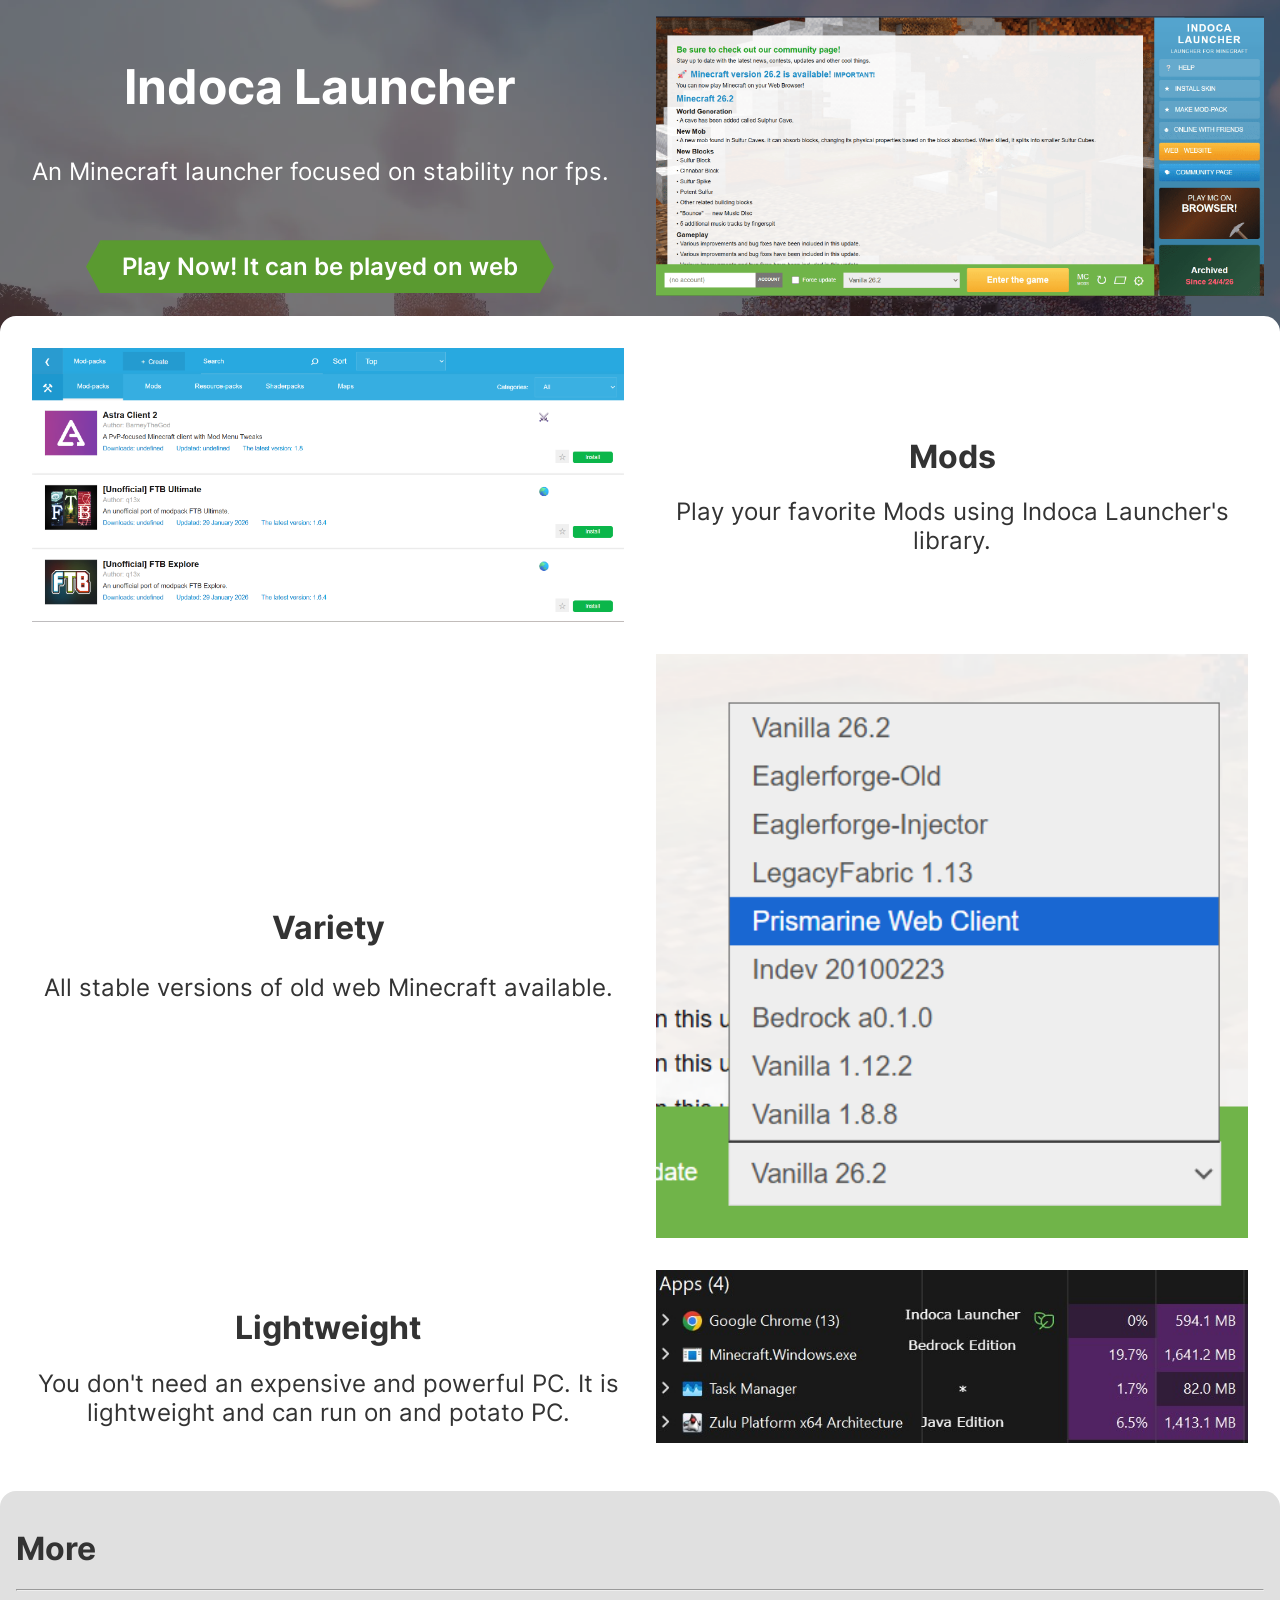
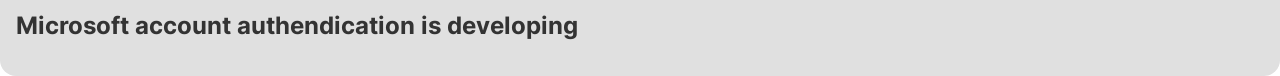
==== commit 5d9ce693: "ertyu" ====
--- a/index.html
+++ b/index.html
@@ -87,7 +87,7 @@
     </div>
     <div class="column">
   
-      <img class="undefined" src="images/w6YU1GXXSmPX.webp" width="1103" height="954" alt="Modpack Installer" loading="lazy" decoding="async">
+      <img class="undefined" src="images/Screenshot%202026-09-27%20143809.png" width="1103" height="954" alt="Modpack Installer" loading="lazy" decoding="async">
 
     </div>
   </div>
@@ -102,7 +102,7 @@
     </div>
     <div class="column">
     
-      <img class="undefined" src="images/IDDSN0PDGsKU.webp" width="917" height="700" alt="Mod Installer" loading="lazy" decoding="async">
+      <img class="undefined" src="images/Screenshot%202026-09-27%20143837.png" width="917" height="700" alt="Mod Installer" loading="lazy" decoding="async">
     </div>
   </div>
   <div class="row row-reverse">
@@ -120,7 +120,7 @@
     </div>
     <div class="column">
      
-      <img class="undefined" src="images/w6YU1GXXSmPX.webp" width="1045" height="764" alt="Mod Installer" loading="lazy" decoding="async">
+      <img class="undefined" src="images/Task%20Manager%2027-09-2026%2014_40_54.jpg" width="1045" height="764" alt="Mod Installer" loading="lazy" decoding="async">
  
     </div>
   </div>
